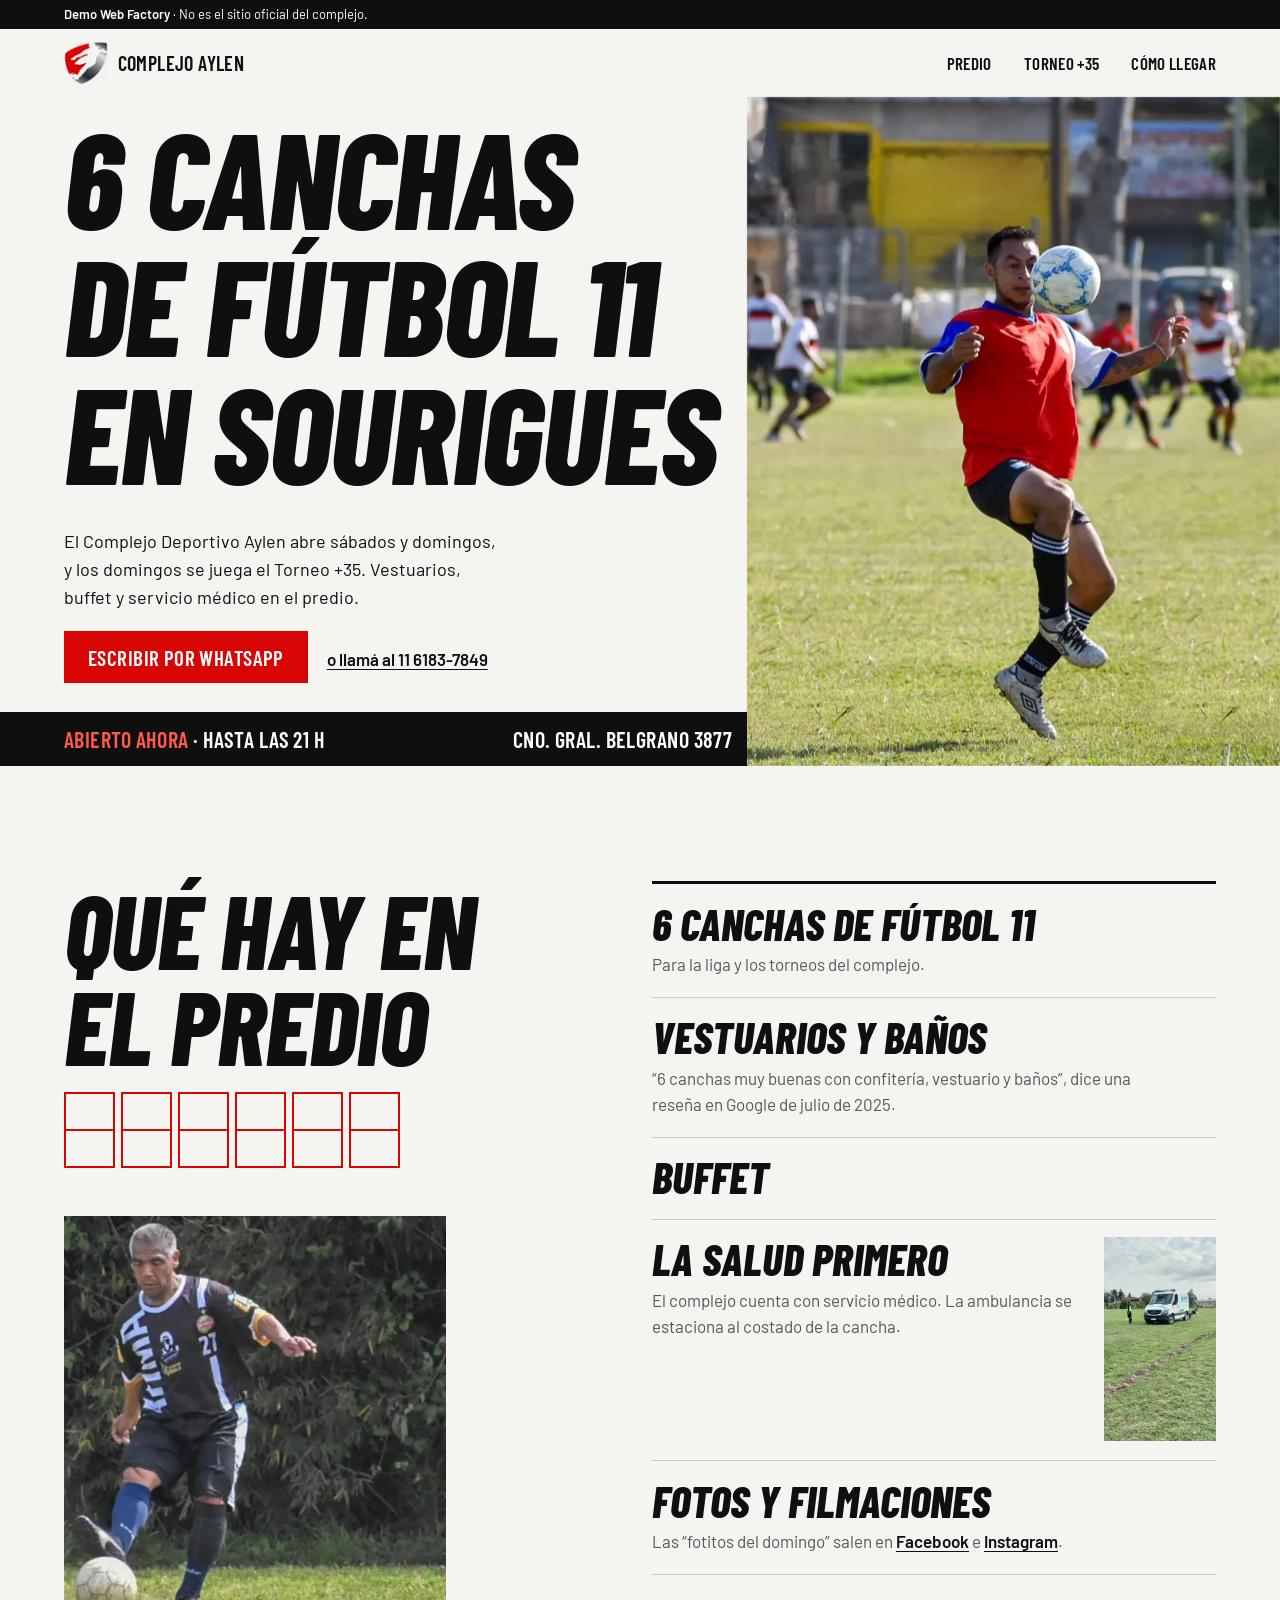
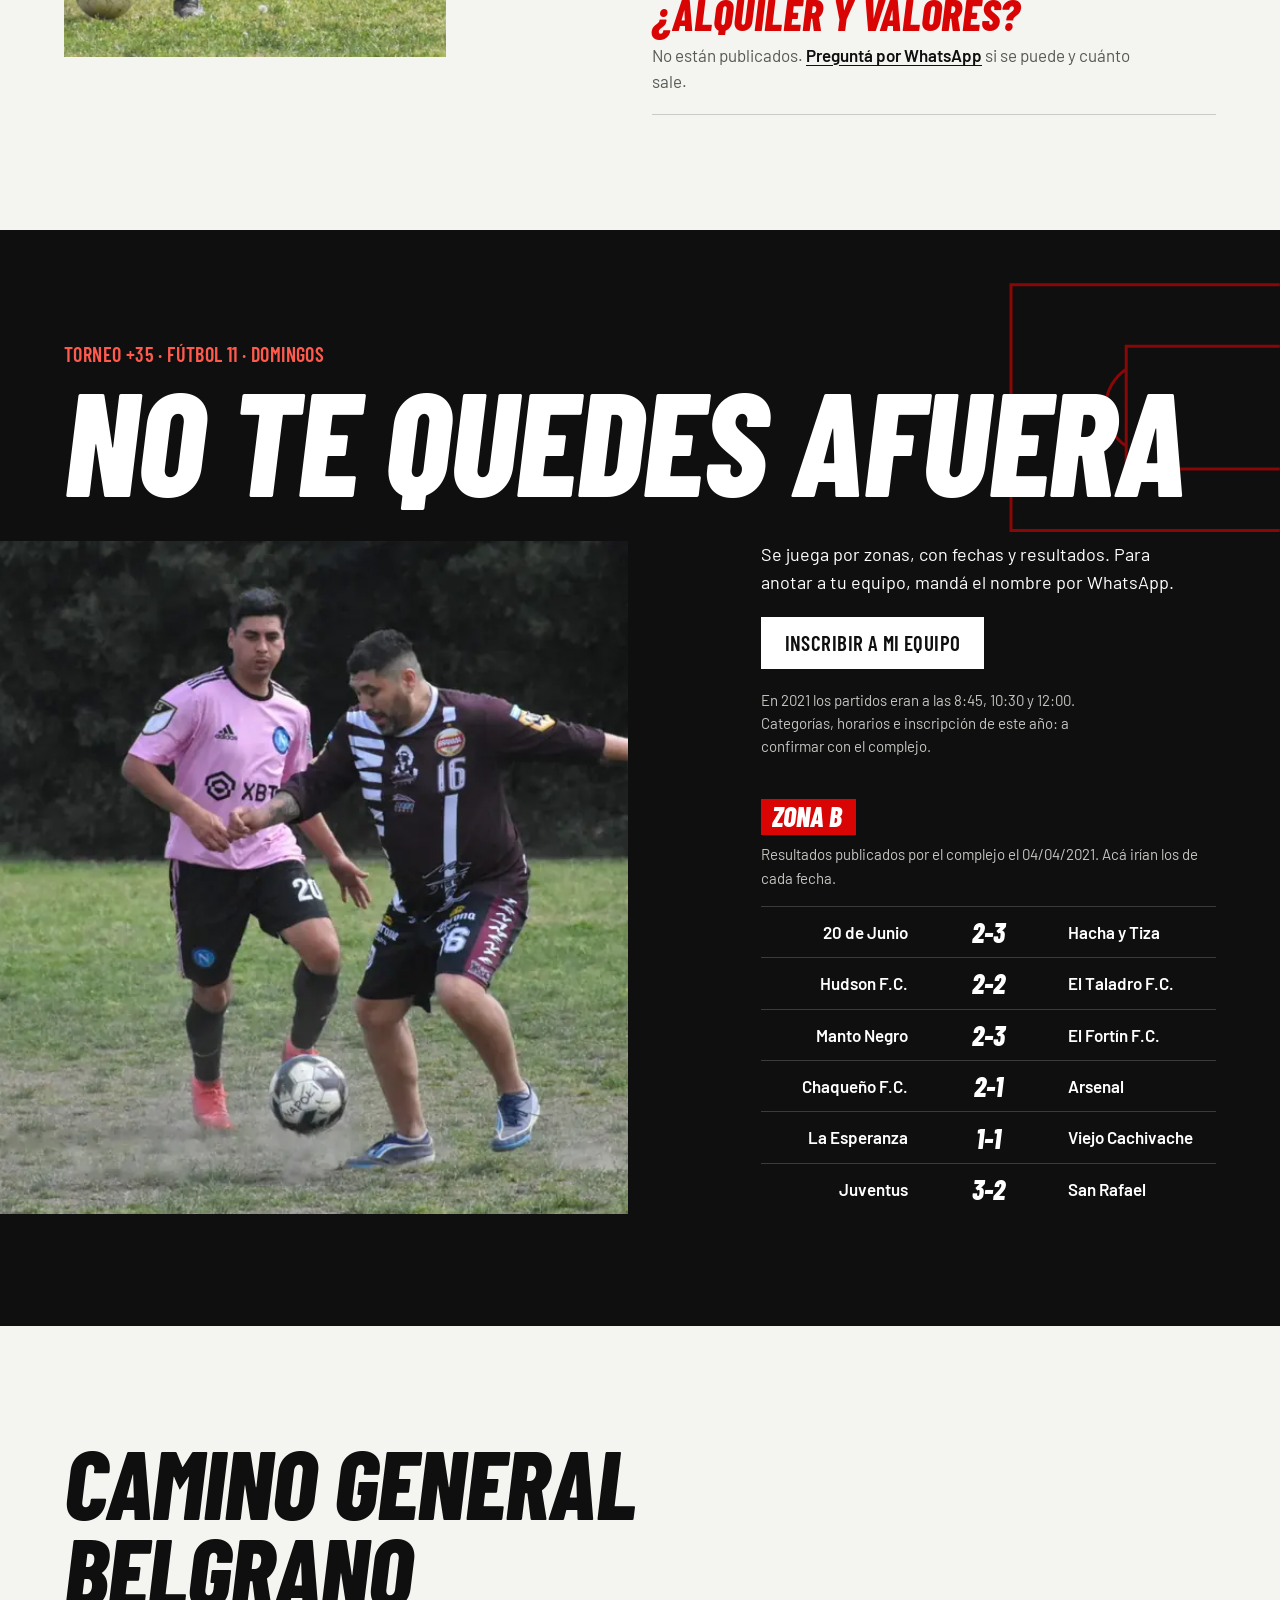
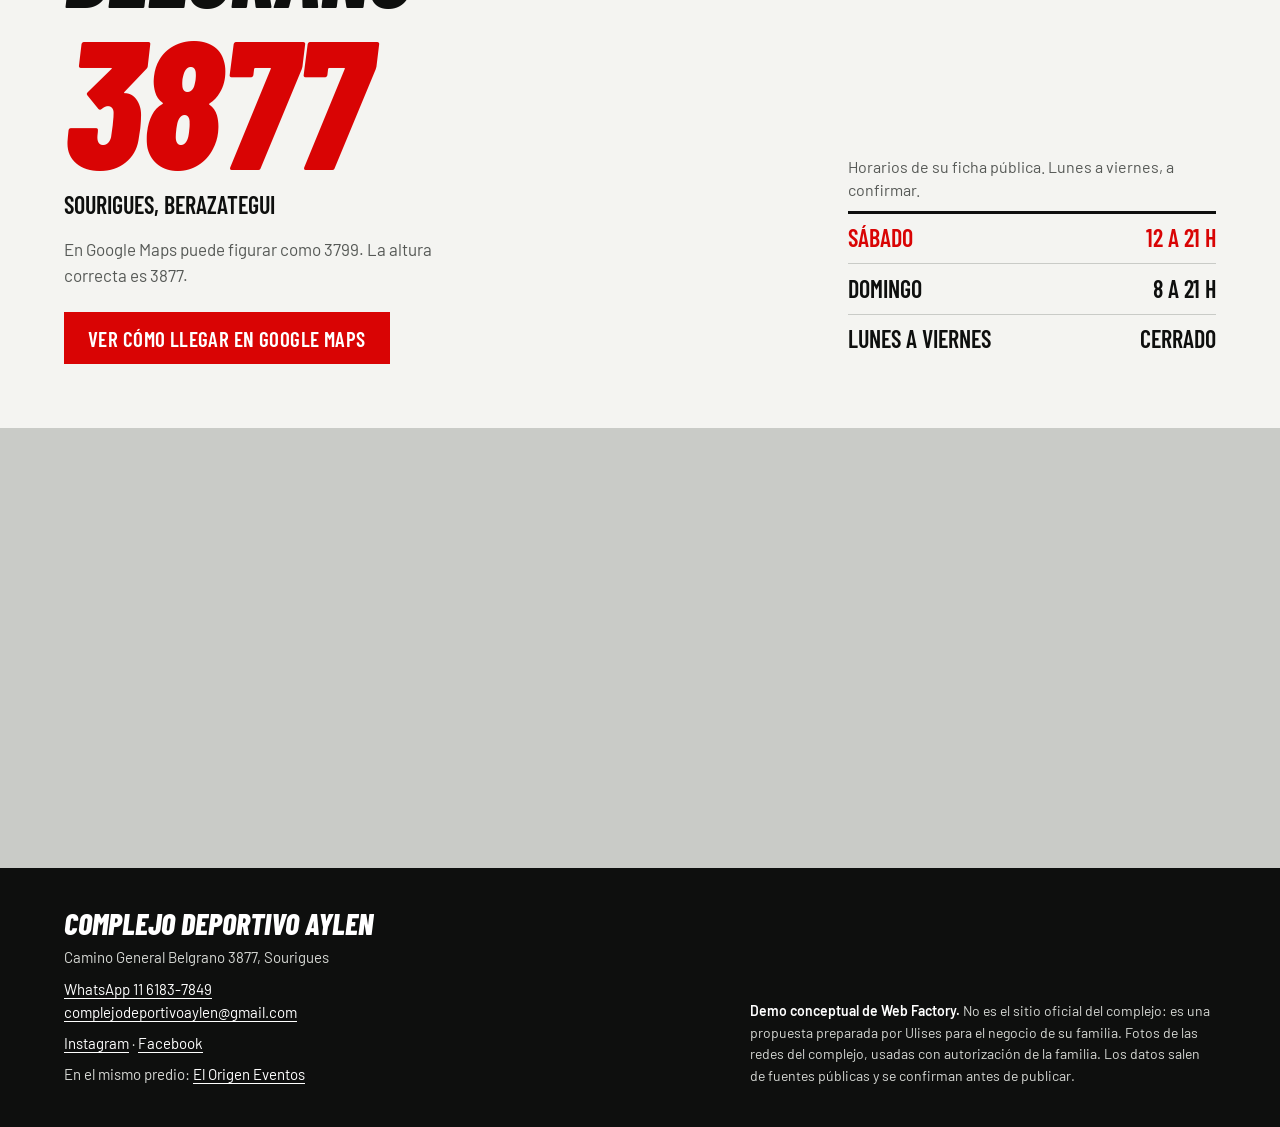
==== complejo-aylen-kit-demo/index.html @ 9c25e586 "Add kit-demo forks for Aylen and El Origen (do not deploy to .com.ar)" ====
<!doctype html>
<html lang="es-AR">
<head>
<meta charset="utf-8">
<meta name="viewport" content="width=device-width,initial-scale=1">
<title>Complejo Deportivo Aylen · 6 canchas de fútbol 11 en Sourigues · Demo</title>
<meta name="description" content="Complejo Deportivo Aylen: 6 canchas de fútbol 11 y Torneo +35 los domingos. Camino General Belgrano 3877, Sourigues. Sábados de 12 a 21, domingos de 8 a 21. WhatsApp 11 6183-7849.">
<meta name="robots" content="noindex,nofollow">
<meta name="theme-color" content="#f4f4f1">
<meta property="og:title" content="Complejo Deportivo Aylen · 6 canchas de fútbol 11 · Demo">
<meta property="og:description" content="6 canchas de fútbol 11 y Torneo +35 en Sourigues. Demo de Web Factory: no es el sitio oficial.">
<meta property="og:type" content="website">
<meta property="og:locale" content="es_AR">
<meta property="og:url" content="https://elulises15.github.io/demos-clientes/complejo-aylen-kit-demo/">
<meta property="og:image" content="https://elulises15.github.io/demos-clientes/complejo-aylen-kit-demo/img/og-aylen.jpg">
<meta property="og:image:width" content="1200">
<meta property="og:image:height" content="630">
<link rel="icon" href="img/escudo-aylen-180.png" type="image/png">
<link rel="apple-touch-icon" href="img/escudo-aylen-180.png">
<link rel="preload" href="fonts/barlow-condensed-800i.woff2" as="font" type="font/woff2" crossorigin>
<link rel="preload" as="image" href="img/hero-torneo-720.webp" imagesrcset="img/hero-torneo-720.webp 720w, img/hero-torneo-1340.webp 1340w" imagesizes="(min-width:960px) 80vw, 92vw">
<link rel="stylesheet" href="styles.css">
<script>document.documentElement.classList.add('js')</script>
<script type="application/ld+json">{"@context":"https://schema.org","@type":"SportsActivityLocation","name":"Complejo Deportivo Aylen","alternateName":"Complejo Liga de Fútbol Aylen","description":"6 canchas de fútbol 11, Torneo +35, vestuarios, buffet y servicio médico.","address":{"@type":"PostalAddress","streetAddress":"Camino General Belgrano 3877","addressLocality":"Sourigues, Berazategui","addressRegion":"Buenos Aires","addressCountry":"AR"},"telephone":"+54 11 6183-7849","email":"complejodeportivoaylen@gmail.com","sameAs":["https://www.facebook.com/complejodeportivoaylen/","https://www.instagram.com/complejodeportivoaylen/"],"openingHoursSpecification":[{"@type":"OpeningHoursSpecification","dayOfWeek":"https://schema.org/Saturday","opens":"12:00","closes":"21:00"},{"@type":"OpeningHoursSpecification","dayOfWeek":"https://schema.org/Sunday","opens":"08:00","closes":"21:00"}]}</script>
</head>
<body>
<a class="skip" href="#contenido">Saltar al contenido</a>
<aside class="demo" aria-label="Aviso de demostración"><strong>Demo Web Factory</strong> · No es el sitio oficial del complejo.</aside>

<header class="top">
  <a class="marca" href="#contenido"><img src="img/escudo-aylen.webp" width="44" height="44" alt=""><span>Complejo Aylen</span></a>
  <nav aria-label="Secciones">
    <a href="#predio">Predio</a>
    <a href="#torneo">Torneo +35</a>
    <a href="#llegar">Cómo llegar</a>
  </nav>
</header>

<main id="contenido">
<section class="hero" aria-labelledby="titulo">
  <h1 id="titulo">
    <span class="linea"><span>6 canchas</span></span>
    <span class="linea"><span>de fútbol 11</span></span>
    <span class="linea"><span>en Sourigues</span></span>
  </h1>
  <div class="hero-texto">
    <p>El Complejo Deportivo Aylen abre sábados y domingos, y los domingos se juega el Torneo +35. Vestuarios, buffet y servicio médico en el predio.</p>
    <a class="cta" href="https://wa.me/5491161837849?text=%C2%A1Hola%21%20Quer%C3%ADa%20consultar%20por%20las%20canchas%20del%20Complejo%20Aylen." target="_blank" rel="noopener noreferrer">Escribir por WhatsApp<span class="sr"> (abre en otra pestaña)</span></a>
    <a class="tel" href="tel:+541161837849">o llamá al 11 6183-7849</a>
  </div>
  <figure class="hero-foto">
    <img src="img/hero-torneo-720.webp" srcset="img/hero-torneo-720.webp 720w, img/hero-torneo-1340.webp 1340w" sizes="(min-width:960px) 80vw, 92vw" width="1340" height="894" fetchpriority="high" alt="Dos jugadores del Torneo +35 van a buscar la pelota en una cancha de pasto del complejo; atrás se juega otro partido.">
  </figure>
  <p class="hero-dato"><span data-estado>Sáb 12 a 21 · Dom 8 a 21</span><span>Cno. Gral. Belgrano 3877</span></p>
</section>

<section class="predio" id="predio" aria-labelledby="t-predio">
  <div class="predio-cabeza">
    <h2 id="t-predio">Qué hay en el predio</h2>
    <div class="seis" aria-hidden="true" data-entrada><i></i><i></i><i></i><i></i><i></i><i></i></div>
    <figure class="predio-foto">
      <img src="img/jugador-27-480.webp" srcset="img/jugador-27-480.webp 480w, img/jugador-27-790.webp 790w" sizes="(min-width:960px) 30vw, 62vw" width="790" height="912" loading="lazy" alt="Jugador de camiseta negra con el número 27 a punto de pegarle a la pelota, con arboleda de fondo.">
    </figure>
  </div>
  <ul class="lista">
    <li><h3>6 canchas de fútbol 11</h3><p>Para la liga y los torneos del complejo.</p></li>
    <li><h3>Vestuarios y baños</h3><p>“6 canchas muy buenas con confitería, vestuario y baños”, dice una reseña en Google de julio de 2025.</p></li>
    <li><h3>Buffet</h3></li>
    <li class="salud"><h3>La salud primero</h3><p>El complejo cuenta con servicio médico. La ambulancia se estaciona al costado de la cancha.</p>
      <img src="img/cancha-servicio-medico.webp" width="352" height="640" loading="lazy" alt="Ambulancia estacionada al costado de una cancha del complejo."></li>
    <li><h3>Fotos y filmaciones</h3><p>Las “fotitos del domingo” salen en <a href="https://www.facebook.com/complejodeportivoaylen/" target="_blank" rel="noopener noreferrer">Facebook</a> e <a href="https://www.instagram.com/complejodeportivoaylen/" target="_blank" rel="noopener noreferrer">Instagram</a>.</p></li>
    <li class="sin-dato"><h3>¿Alquiler y valores?</h3><p>No están publicados. <a href="https://wa.me/5491161837849?text=%C2%A1Hola%21%20Quer%C3%ADa%20consultar%20si%20se%20puede%20alquilar%20una%20cancha%20y%20cu%C3%A1nto%20sale." target="_blank" rel="noopener noreferrer">Preguntá por WhatsApp<span class="sr"> (abre en otra pestaña)</span></a> si se puede y cuánto sale.</p></li>
  </ul>
</section>

<section class="torneo" id="torneo" aria-labelledby="t-torneo">
  <svg class="torneo-cal" viewBox="0 0 600 400" preserveAspectRatio="xMaxYMin slice" aria-hidden="true" focusable="false"><path d="M600 40H250v320h350M600 120H400v160h200M400 150a60 60 0 0 0 0 100" fill="none" stroke="currentColor" stroke-width="3" vector-effect="non-scaling-stroke"/></svg>
  <p class="torneo-rotulo">Torneo +35 · Fútbol 11 · Domingos</p>
  <h2 id="t-torneo">No te quedes afuera</h2>
  <figure class="torneo-foto">
    <img src="img/jugada-domingo-720.webp" srcset="img/jugada-domingo-720.webp 720w, img/jugada-domingo-1160.webp 1160w" sizes="(min-width:960px) 44vw, 88vw" width="1160" height="1008" loading="lazy" alt="Un jugador de camiseta bordó protege la pelota de otro de camiseta rosa, en una fecha del Torneo +35.">
  </figure>
  <div class="torneo-info">
    <p>Se juega por zonas, con fechas y resultados. Para anotar a tu equipo, mandá el nombre por WhatsApp.</p>
    <a class="cta cta-claro" href="https://wa.me/5491161837849?text=%C2%A1Hola%21%20Quiero%20inscribir%20a%20mi%20equipo%20en%20el%20Torneo%20%2B35.%20Equipo%3A%20" target="_blank" rel="noopener noreferrer">Inscribir a mi equipo<span class="sr"> (abre WhatsApp en otra pestaña)</span></a>
    <p class="nota">En 2021 los partidos eran a las 8:45, 10:30 y 12:00. Categorías, horarios e inscripción de este año: a confirmar con el complejo.</p>
  </div>
  <div class="tablero" data-entrada>
    <table>
      <caption><span class="zona">Zona B</span> Resultados publicados por el complejo el 04/04/2021. Acá irían los de cada fecha.</caption>
      <thead class="sr"><tr><th scope="col">Local</th><th scope="col">Resultado</th><th scope="col">Visitante</th></tr></thead>
      <tbody>
        <tr><td>20 de Junio</td><td class="gol">2-3</td><td>Hacha y Tiza</td></tr>
        <tr><td>Hudson F.C.</td><td class="gol">2-2</td><td>El Taladro F.C.</td></tr>
        <tr><td>Manto Negro</td><td class="gol">2-3</td><td>El Fortín F.C.</td></tr>
        <tr><td>Chaqueño F.C.</td><td class="gol">2-1</td><td>Arsenal</td></tr>
        <tr><td>La Esperanza</td><td class="gol">1-1</td><td>Viejo Cachivache</td></tr>
        <tr><td>Juventus</td><td class="gol">3-2</td><td>San Rafael</td></tr>
      </tbody>
    </table>
  </div>
</section>

<section class="llegar" id="llegar" aria-labelledby="t-llegar">
  <div class="llegar-texto">
    <h2 id="t-llegar">Camino General Belgrano <span class="altura">3877</span></h2>
    <p class="barrio">Sourigues, Berazategui</p>
    <p class="ojo">En Google Maps puede figurar como 3799. La altura correcta es 3877.</p>
    <a class="cta" href="https://www.google.com/maps/dir/?api=1&amp;destination=Camino+General+Belgrano+3877,+Sourigues,+Berazategui,+Buenos+Aires" target="_blank" rel="noopener noreferrer">Ver cómo llegar en Google Maps<span class="sr"> (abre en otra pestaña)</span></a>
  </div>
  <table class="horas">
    <caption>Horarios de su ficha pública. Lunes a viernes, a confirmar.</caption>
    <tbody>
      <tr data-dia="6"><th scope="row">Sábado</th><td>12 a 21 h</td></tr>
      <tr data-dia="0"><th scope="row">Domingo</th><td>8 a 21 h</td></tr>
      <tr data-dia="1-5"><th scope="row">Lunes a viernes</th><td>Cerrado</td></tr>
    </tbody>
  </table>
  <iframe class="mapa" title="Mapa: Camino General Belgrano 3877, Sourigues" src="https://maps.google.com/maps?q=Camino+General+Belgrano+3877,+Sourigues,+Berazategui,+Buenos+Aires&amp;z=15&amp;hl=es&amp;output=embed" loading="lazy" referrerpolicy="no-referrer-when-downgrade"></iframe>
</section>
</main>

<footer class="pie">
  <div class="pie-datos">
    <p class="pie-nombre">Complejo Deportivo Aylen</p>
    <p>Camino General Belgrano 3877, Sourigues</p>
    <p><a href="https://wa.me/5491161837849" target="_blank" rel="noopener noreferrer">WhatsApp 11 6183-7849<span class="sr"> (abre en otra pestaña)</span></a><br>
    <a href="mailto:complejodeportivoaylen@gmail.com">complejodeportivoaylen@gmail.com</a></p>
    <p><a href="https://www.instagram.com/complejodeportivoaylen/" target="_blank" rel="noopener noreferrer">Instagram</a> · <a href="https://www.facebook.com/complejodeportivoaylen/" target="_blank" rel="noopener noreferrer">Facebook</a></p>
    <p>En el mismo predio: <a href="https://elulises15.github.io/demos-clientes/el-origen-eventos-kit-demo/">El Origen Eventos</a></p>
  </div>
  <p class="pie-demo"><strong>Demo conceptual de Web Factory.</strong> No es el sitio oficial del complejo: es una propuesta preparada por Ulises para el negocio de su familia. Fotos de las redes del complejo, usadas con autorización de la familia. Los datos salen de fuentes públicas y se confirman antes de publicar.</p>
</footer>

<a class="wa-fijo" data-wa-fijo href="https://wa.me/5491161837849?text=%C2%A1Hola%21%20Quer%C3%ADa%20consultar%20por%20las%20canchas%20del%20Complejo%20Aylen." target="_blank" rel="noopener noreferrer">WhatsApp 11 6183-7849<span class="sr"> (abre en otra pestaña)</span></a>

<script src="main.js" defer></script>
</body>
</html>
---- complejo-aylen-kit-demo/styles.css ----
/* Complejo Aylen · Web Factory
   Identidad: rojo del escudo, negro y cal de cancha; condensada itálica como en sus placas. */
@font-face{font-family:"Barlow Condensed";src:url(fonts/barlow-condensed-800i.woff2) format("woff2");font-weight:800;font-style:italic;font-display:swap}
@font-face{font-family:"Barlow Condensed";src:url(fonts/barlow-condensed-600.woff2) format("woff2");font-weight:600;font-display:swap}
@font-face{font-family:Barlow;src:url(fonts/barlow-400.woff2) format("woff2");font-weight:400;font-display:swap}
@font-face{font-family:Barlow;src:url(fonts/barlow-600.woff2) format("woff2");font-weight:600;font-display:swap}

:root{
  --negro:#0e0f0e;   /* texto, sección torneo */
  --rojo:#d90404;    /* escudo: CTA, líneas de cal */
  --rojo-luz:#ff5a4d;/* rojo legible sobre negro */
  --cal:#f4f4f1;     /* fondo */
  --plata:#c9cbc7;   /* filetes */
  --gris:#565956;    /* texto secundario */
  --borde:clamp(1.25rem,5vw,4.5rem);
  --display:"Barlow Condensed","Arial Narrow",Impact,sans-serif;
  --curva:cubic-bezier(.2,.7,.2,1);
}
*,*::before,*::after{box-sizing:border-box}
html{-webkit-text-size-adjust:100%;text-size-adjust:100%;scroll-padding-top:3.5rem}
body{margin:0;background:var(--cal);color:var(--negro);font:400 1.0625rem/1.55 Barlow,system-ui,sans-serif;}
img,iframe{display:block;max-width:100%}
img{height:auto}
a{color:inherit;text-underline-offset:.18em}
h1,h2,h3,p,ul,figure{margin:0;padding:0}
ul{list-style:none}
:focus-visible{outline:3px solid var(--rojo);outline-offset:3px}
.torneo :focus-visible,.pie :focus-visible,.demo :focus-visible{outline-color:#fff}
.sr{position:absolute;width:1px;height:1px;padding:0;margin:-1px;overflow:hidden;clip-path:inset(50%);white-space:nowrap;border:0}
.skip{position:absolute;left:.5rem;top:.5rem;z-index:30;padding:.6rem 1rem;background:var(--negro);color:#fff;transform:translateY(-300%)}
.skip:focus{transform:none}

h1,h2,.linea,.gol,.zona{font-family:var(--display);font-weight:800;font-style:italic;text-transform:uppercase}
h2{font-size:clamp(2.75rem,12vw,6.5rem);line-height:.92;letter-spacing:-.01em}

/* Aviso: en flujo y sticky, siempre a la vista */
.demo{position:sticky;top:0;z-index:20;padding:.35rem var(--borde);background:var(--negro);color:#fff;font-size:.8125rem;line-height:1.35}
@media(max-height:480px){.demo{position:static}}

.top{display:flex;flex-wrap:wrap;align-items:center;justify-content:space-between;gap:.25rem 1.5rem;padding:.75rem var(--borde)}
.marca{display:flex;align-items:center;gap:.6rem;font:600 1.25rem/1 var(--display);text-transform:uppercase;letter-spacing:.02em;text-decoration:none}
.marca img{width:44px;height:44px;mix-blend-mode:multiply}
.top nav{display:flex;gap:1.1rem;margin-left:-.1rem}
.top nav a{display:inline-block;padding:.65rem 0;font:600 1.0625rem/1.2 var(--display);text-decoration:none;text-transform:uppercase;letter-spacing:.02em}
.top nav a:hover{text-decoration:underline;text-decoration-color:var(--rojo);text-decoration-thickness:3px}

.cta{display:inline-flex;align-items:center;justify-content:center;min-height:52px;padding:.8rem 1.5rem;background:var(--rojo);color:#fff;font:600 1.3125rem/1.1 var(--display);text-transform:uppercase;letter-spacing:.02em;text-decoration:none;text-align:center}
.cta:hover{background:#b30303}
.cta-claro{background:#fff;color:var(--negro)}
.cta-claro:hover{background:var(--plata)}

/* Hero: el título manda, la foto se va por el borde derecho */
.hero{position:relative;display:grid;grid-template-columns:minmax(0,1fr);padding-top:clamp(.5rem,2vw,1.5rem);overflow-x:clip}
.hero h1{position:relative;padding-inline:var(--borde);font-size:clamp(3rem,17.8vw,7rem);line-height:.95;letter-spacing:-.012em}
.linea{display:block;overflow:clip;overflow-clip-margin:.2em}
.linea>span{display:block}
.hero-texto{position:relative;padding:1.25rem var(--borde) 1.75rem;max-width:36rem}
.hero-texto p{margin-bottom:1.25rem;font-size:1.125rem;max-width:44ch}
.tel{display:block;width:max-content;padding:.75rem 0;font-weight:600}
.hero-foto{position:relative;margin-left:8vw;background:var(--plata)}
.hero-foto img{width:100%;aspect-ratio:5/4;object-fit:cover;object-position:62% 50%}
.hero-dato{position:relative;display:flex;flex-wrap:wrap;justify-content:space-between;gap:.1rem 1.25rem;width:calc(100% - 8vw);margin-top:-1.5rem;padding:.65rem .9rem .65rem var(--borde);background:var(--negro);color:#fff;font:600 1.1875rem/1.2 var(--display);text-transform:uppercase;letter-spacing:.02em}
.hero-dato b{font-weight:600;color:var(--rojo-luz)}

/* Predio: lista tipográfica, no cards */
.predio{display:grid;grid-template-columns:minmax(0,1fr);gap:2rem;padding:clamp(3.5rem,9vw,7.5rem) var(--borde)}
.seis{display:grid;grid-template-columns:repeat(6,minmax(0,1fr));gap:.4rem;max-width:21rem;margin-top:1.25rem}
.seis i{display:block;aspect-ratio:2/3;border:2px solid var(--rojo);background:linear-gradient(var(--rojo),var(--rojo)) center/100% 2px no-repeat}
.predio-foto{width:68%;margin-top:2rem;margin-left:auto;margin-right:calc(var(--borde)*-1)}
.predio-foto img{width:100%}
.lista{border-top:3px solid var(--negro)}
.lista li{padding:1.1rem 0 1.2rem;border-bottom:1px solid var(--plata)}
.lista h3{font:800 italic clamp(1.75rem,6.4vw,2.75rem)/1 var(--display);text-transform:uppercase}
.lista p{margin-top:.35rem;color:var(--gris);max-width:48ch}
.lista a{color:var(--negro);font-weight:600}
.salud{display:grid;grid-template-columns:minmax(0,1fr) 5.75rem;grid-template-rows:auto 1fr;column-gap:1rem;align-items:start}
.salud h3{grid-column:1}
.salud p{grid-column:1}
.salud img{grid-column:2;grid-row:1/span 2;width:100%}
.sin-dato h3{color:var(--rojo)}

/* Torneo: la placa del complejo convertida en tablero real */
.torneo{position:relative;overflow-x:clip;display:grid;grid-template-columns:minmax(0,1fr);background:var(--negro);color:#fff;padding-block:clamp(3.5rem,9vw,7rem)}
.torneo>*{position:relative;padding-inline:var(--borde)}
/* Líneas de cal: el recurso de sus placas, rojo sobre negro */
.torneo .torneo-cal{position:absolute;top:5.5rem;right:0;width:54vw;height:36vw;padding:0;color:var(--rojo);opacity:.6;pointer-events:none}
.torneo-rotulo{font:600 1.25rem/1.2 var(--display);text-transform:uppercase;letter-spacing:.02em;color:var(--rojo-luz);margin-bottom:.6rem}
.torneo h2{font-size:clamp(4rem,19vw,10rem);line-height:.86}
.torneo .torneo-foto{padding:0;margin:2rem 12vw 0 0}
.torneo-foto img{width:100%}
.torneo-info{margin-top:1.75rem}
.torneo-info>p:first-child{font-size:1.125rem;max-width:42ch;margin-bottom:1.25rem}
.nota{margin-top:1.25rem;max-width:46ch;font-size:.9375rem;color:#c4c6c2}
.tablero{margin-top:2.75rem}
.tablero table{width:100%;border-collapse:collapse;table-layout:fixed}
.tablero caption{text-align:left;padding-bottom:1rem;font-size:.9375rem;color:#c4c6c2;caption-side:top}
.zona{display:block;width:max-content;margin-bottom:.5rem;padding:.1rem .9rem .1rem .7rem;background:var(--rojo);color:#fff;font-size:1.75rem;line-height:1.2}
.tablero td{padding:.7rem 0;border-top:1px solid #3a3c3a;font-weight:600;line-height:1.2;overflow-wrap:anywhere}
.tablero td:first-child{text-align:right;padding-right:.25rem}
.tablero .gol{width:4.25rem;text-align:center;font-size:1.75rem;line-height:1}
.tablero td:last-child{padding-left:.25rem}

/* Cómo llegar */
.llegar{display:grid;grid-template-columns:minmax(0,1fr);gap:2.5rem;padding:clamp(3.5rem,9vw,7rem) var(--borde) 0}
.llegar h2{font-size:clamp(2.75rem,12.5vw,6rem)}
.altura{display:block;color:var(--rojo);font-size:1.9em;line-height:.9}
.barrio{margin-top:.75rem;font:600 1.5rem/1.2 var(--display);text-transform:uppercase}
.ojo{margin:1rem 0 1.5rem;max-width:42ch;color:var(--gris)}
.horas{width:100%;border-collapse:collapse;font:600 1.5rem/1.2 var(--display);text-transform:uppercase}
.horas caption{text-align:left;padding-bottom:.6rem;font:400 1rem/1.4 Barlow,system-ui,sans-serif;text-transform:none;color:var(--gris)}
.horas th,.horas td{padding:.65rem 0;border-top:1px solid var(--plata);text-align:left;font-weight:600}
.horas tr:first-child th,.horas tr:first-child td{border-top:3px solid var(--negro)}
.horas td{text-align:right}
.horas tr.hoy th,.horas tr.hoy td{color:var(--rojo)}
.mapa{width:calc(100% + var(--borde)*2);max-width:none;height:320px;margin-inline:calc(var(--borde)*-1);border:0;background:var(--plata)}

.pie{display:grid;grid-template-columns:minmax(0,1fr);gap:1.75rem;padding:2.5rem var(--borde) 6rem;background:var(--negro);color:#d6d8d4;font-size:.9375rem}
.pie p+p{margin-top:.5rem}
.pie a{color:#fff}
.pie-nombre{font:800 italic 1.875rem/1 var(--display);text-transform:uppercase;color:#fff;margin-bottom:.5rem}
.pie-demo{max-width:60ch;padding-top:1.25rem;border-top:1px solid #3a3c3a;font-size:.875rem}
.pie-demo strong{color:#fff}

/* Barra de WhatsApp en celular; el body reserva su altura para no tapar el pie */
.wa-fijo{position:fixed;inset:auto 0 0;z-index:15;display:flex;align-items:center;justify-content:center;min-height:3.25rem;padding:.5rem 1rem calc(.5rem + env(safe-area-inset-bottom));background:var(--rojo);color:#fff;font:600 1.25rem/1.1 var(--display);text-transform:uppercase;letter-spacing:.02em;text-decoration:none}
.wa-fijo:focus-visible{outline-color:#fff;outline-offset:-5px}
/* Mientras se ve el CTA del hero no hace falta repetirlo */
.wa-fijo.oculta{visibility:hidden;opacity:0;transform:translateY(100%)}

@media(min-width:960px){
  .wa-fijo{display:none}
  .top{flex-wrap:nowrap}
  .top nav{gap:2rem;margin-left:0}

  .hero{grid-template-columns:repeat(12,minmax(0,1fr));grid-template-rows:auto 1fr auto;padding-top:0}
  .hero h1{grid-column:1/8;grid-row:1;padding-top:1rem;padding-right:0;font-size:clamp(5.5rem,10.5vw,13rem)}
  .tel{display:inline-block;margin-left:1rem}
  .hero-texto{grid-column:1/7;grid-row:2;padding-top:2rem;padding-right:1rem;align-self:start}
  .hero-foto{grid-column:8/-1;grid-row:1/4;margin:0}
  .hero-foto img{height:100%;aspect-ratio:auto;object-position:78% 50%}
  .hero-dato{grid-column:1/8;grid-row:3;width:auto;margin:0;padding-block:.85rem;font-size:1.375rem}

  .predio{grid-template-columns:repeat(12,minmax(0,1fr));column-gap:1.5rem;align-items:start}
  .predio-cabeza{grid-column:1/6}
  .lista{grid-column:7/-1}
  .predio-foto{width:82%;margin-left:0;margin-right:0;margin-top:3rem}
  .salud{grid-template-columns:minmax(0,1fr) 7rem}

  .torneo{grid-template-columns:repeat(12,minmax(0,1fr));column-gap:1.5rem;align-items:start}
  .torneo>*{padding-inline:0}
  .torneo .torneo-cal{top:1.5rem;width:36vw;height:24vw}
  .torneo-rotulo{grid-column:1/-1;padding-left:var(--borde)}
  .torneo h2{grid-column:1/-1;padding-left:var(--borde);font-size:clamp(6rem,11.4vw,14rem);white-space:nowrap}
  .torneo .torneo-foto{grid-column:1/7;grid-row:3/5;align-self:stretch;margin:2.5rem 0 0}
  .torneo-foto img{height:100%;object-fit:cover;object-position:60% 50%}
  .torneo-info{grid-column:8/-1;grid-row:3;margin-top:2.5rem;padding-right:var(--borde)}
  .tablero{grid-column:8/-1;grid-row:4;margin-top:2.5rem;padding-right:var(--borde)}

  .llegar{grid-template-columns:repeat(12,minmax(0,1fr));column-gap:1.5rem;row-gap:4rem;align-items:end}
  .llegar-texto{grid-column:1/9}
  .horas{grid-column:9/-1}
  .mapa{grid-column:1/-1;height:440px}

  .pie{grid-template-columns:repeat(12,minmax(0,1fr));column-gap:1.5rem;padding-bottom:2.5rem}
  .pie-datos{grid-column:1/7}
  .pie-demo{grid-column:8/-1;padding-top:0;border-top:0;align-self:end}
}

/* Movimiento: todo transform/opacity y solo si la persona no pidió reducirlo.
   Fuera de este bloque no hay nada oculto ni animado. */
@media(prefers-reduced-motion:no-preference){
  html{scroll-behavior:smooth}
  @keyframes sube{from{transform:translateY(125%)}to{transform:none}}
  @keyframes entra-foto{from{opacity:0;transform:translateX(2.5rem)}to{opacity:1;transform:none}}
  @keyframes aparece{from{opacity:0}to{opacity:1}}

  .linea>span{animation:sube .7s var(--curva) both}
  .linea:nth-child(2)>span{animation-delay:.08s}
  .linea:nth-child(3)>span{animation-delay:.16s}
  .hero-foto img{animation:entra-foto .8s var(--curva) .2s both}
  .hero-texto,.hero-dato{animation:aparece .6s ease-out .35s both}

  .cta{transition:background-color .15s ease-out,transform .15s ease-out}
  .cta:active{transform:scale(.98)}
  .wa-fijo{transition:transform .25s var(--curva),opacity .25s ease-out,visibility .25s}

  /* Una sola entrada al hacer scroll por bloque: las canchas y el tablero */
  .js [data-entrada] i,.js [data-entrada] tbody tr{opacity:0;transform:translateY(.75rem);transition:opacity .45s ease-out,transform .45s var(--curva)}
  .js [data-entrada].visto i,.js [data-entrada].visto tbody tr{opacity:1;transform:none}
  [data-entrada] :nth-child(2){transition-delay:.06s}
  [data-entrada] :nth-child(3){transition-delay:.12s}
  [data-entrada] :nth-child(4){transition-delay:.18s}
  [data-entrada] :nth-child(5){transition-delay:.24s}
  [data-entrada] :nth-child(6){transition-delay:.3s}
}
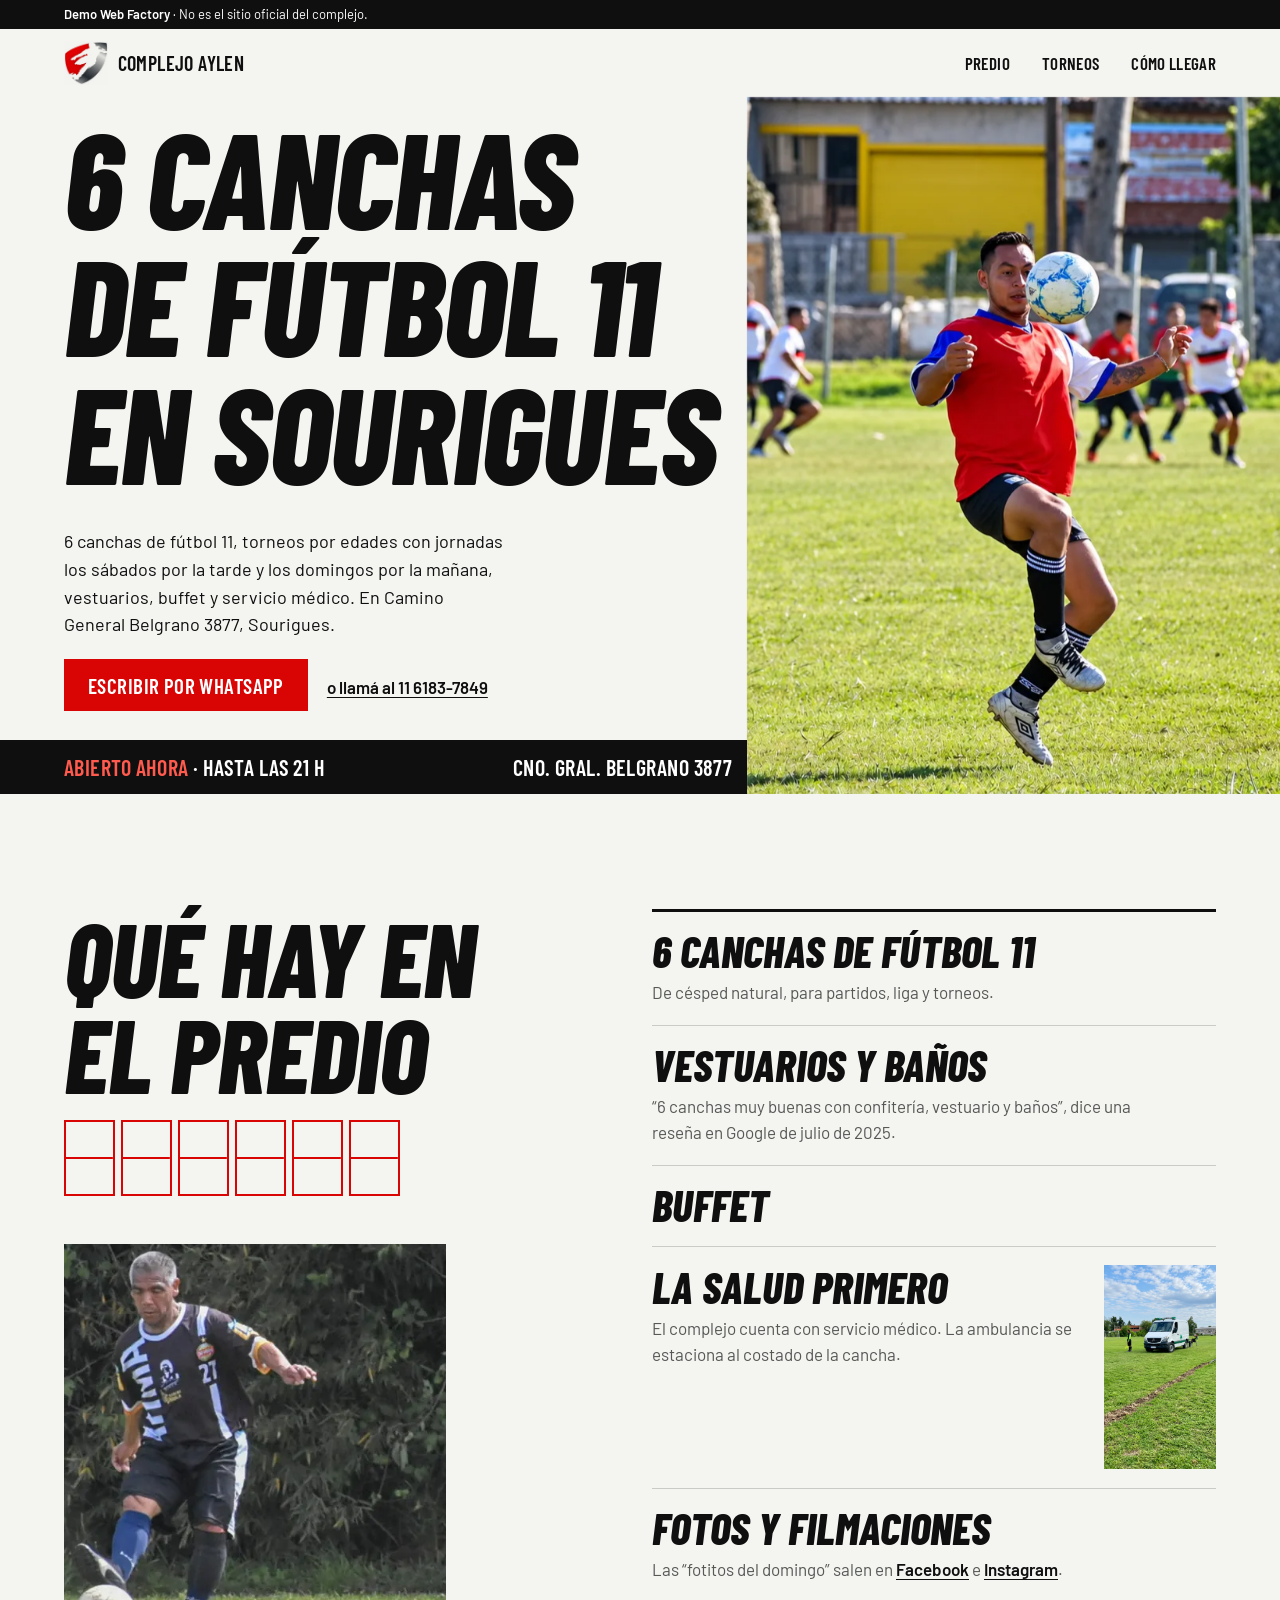
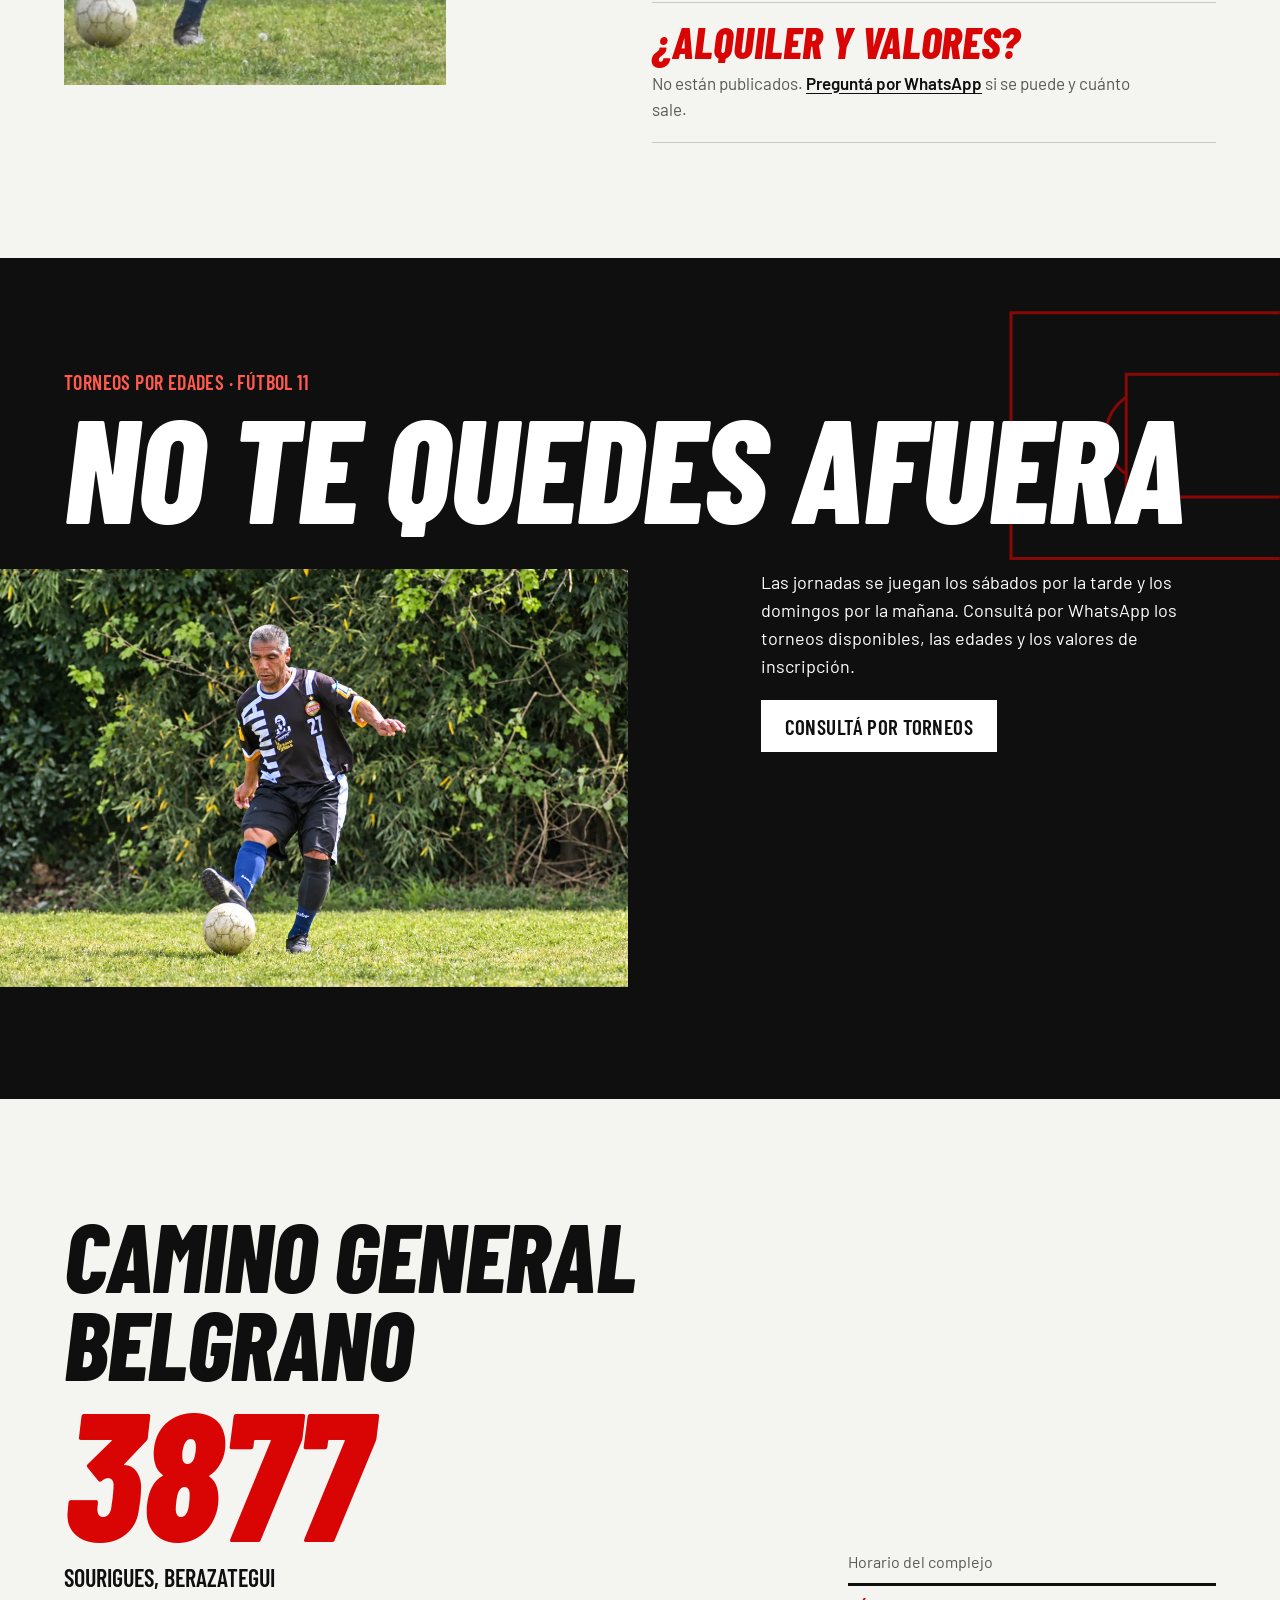
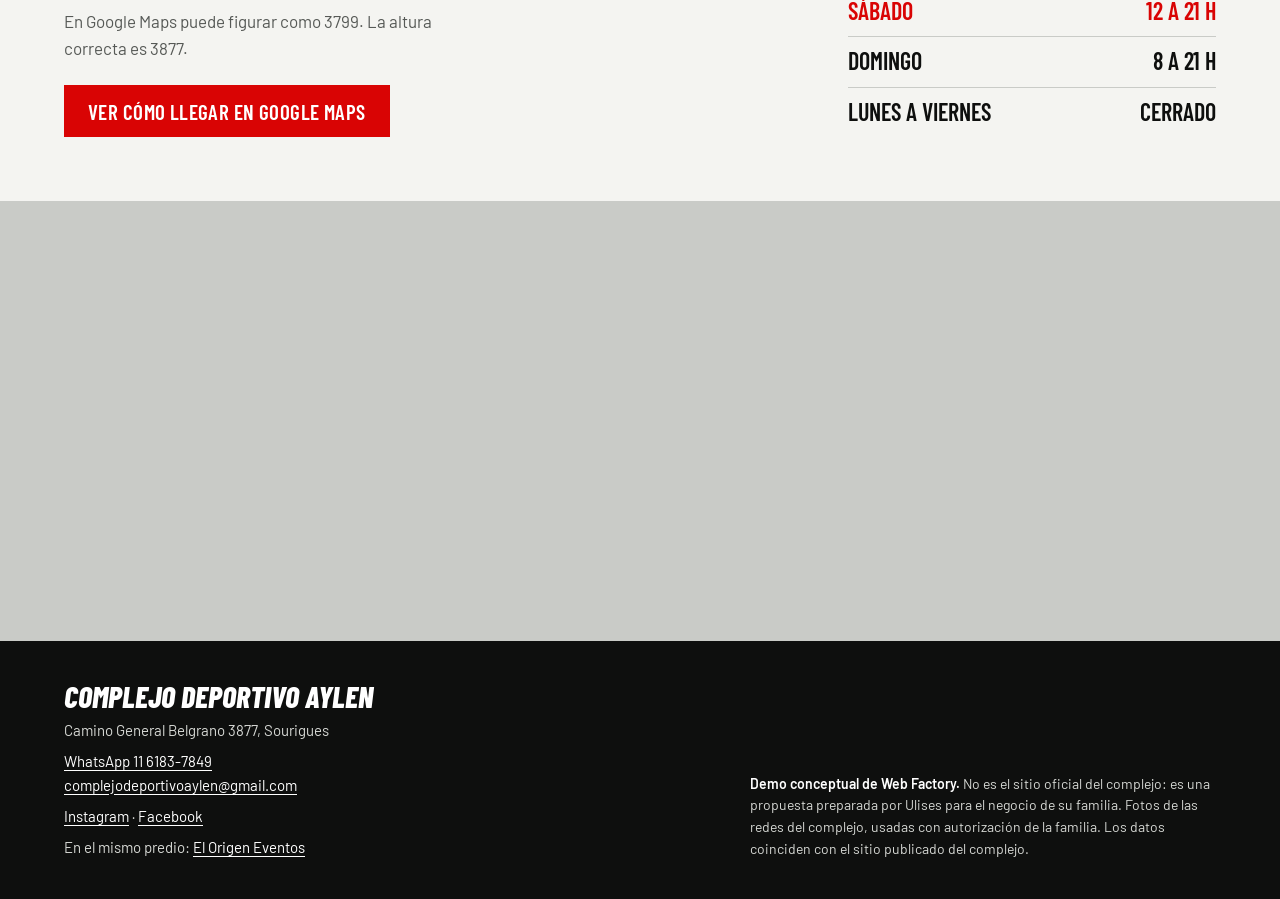
==== commit 2ce88746: "Kit-demo Aylen/Origen: confirmed copy and better photos Drop 2021 results and Torneo +35-only framin" ====
--- a/complejo-aylen-kit-demo/index.html
+++ b/complejo-aylen-kit-demo/index.html
@@ -4,11 +4,11 @@
 <meta charset="utf-8">
 <meta name="viewport" content="width=device-width,initial-scale=1">
 <title>Complejo Deportivo Aylen · 6 canchas de fútbol 11 en Sourigues · Demo</title>
-<meta name="description" content="Complejo Deportivo Aylen: 6 canchas de fútbol 11 y Torneo +35 los domingos. Camino General Belgrano 3877, Sourigues. Sábados de 12 a 21, domingos de 8 a 21. WhatsApp 11 6183-7849.">
+<meta name="description" content="Complejo Deportivo Aylen: 6 canchas de fútbol 11, torneos por edades, vestuarios, buffet y servicio médico. Camino General Belgrano 3877, Sourigues. Sáb 12–21 · Dom 8–21. WhatsApp 11 6183-7849. Demo Web Factory.">
 <meta name="robots" content="noindex,nofollow">
 <meta name="theme-color" content="#f4f4f1">
 <meta property="og:title" content="Complejo Deportivo Aylen · 6 canchas de fútbol 11 · Demo">
-<meta property="og:description" content="6 canchas de fútbol 11 y Torneo +35 en Sourigues. Demo de Web Factory: no es el sitio oficial.">
+<meta property="og:description" content="6 canchas de fútbol 11 y torneos por edades en Sourigues. Demo de Web Factory: no es el sitio oficial.">
 <meta property="og:type" content="website">
 <meta property="og:locale" content="es_AR">
 <meta property="og:url" content="https://elulises15.github.io/demos-clientes/complejo-aylen-kit-demo/">
@@ -18,10 +18,10 @@
 <link rel="icon" href="img/escudo-aylen-180.png" type="image/png">
 <link rel="apple-touch-icon" href="img/escudo-aylen-180.png">
 <link rel="preload" href="fonts/barlow-condensed-800i.woff2" as="font" type="font/woff2" crossorigin>
-<link rel="preload" as="image" href="img/hero-torneo-720.webp" imagesrcset="img/hero-torneo-720.webp 720w, img/hero-torneo-1340.webp 1340w" imagesizes="(min-width:960px) 80vw, 92vw">
+<link rel="preload" as="image" href="img/cancha-torneo35-hero.webp">
 <link rel="stylesheet" href="styles.css">
 <script>document.documentElement.classList.add('js')</script>
-<script type="application/ld+json">{"@context":"https://schema.org","@type":"SportsActivityLocation","name":"Complejo Deportivo Aylen","alternateName":"Complejo Liga de Fútbol Aylen","description":"6 canchas de fútbol 11, Torneo +35, vestuarios, buffet y servicio médico.","address":{"@type":"PostalAddress","streetAddress":"Camino General Belgrano 3877","addressLocality":"Sourigues, Berazategui","addressRegion":"Buenos Aires","addressCountry":"AR"},"telephone":"+54 11 6183-7849","email":"complejodeportivoaylen@gmail.com","sameAs":["https://www.facebook.com/complejodeportivoaylen/","https://www.instagram.com/complejodeportivoaylen/"],"openingHoursSpecification":[{"@type":"OpeningHoursSpecification","dayOfWeek":"https://schema.org/Saturday","opens":"12:00","closes":"21:00"},{"@type":"OpeningHoursSpecification","dayOfWeek":"https://schema.org/Sunday","opens":"08:00","closes":"21:00"}]}</script>
+<script type="application/ld+json">{"@context":"https://schema.org","@type":"SportsActivityLocation","name":"Complejo Deportivo Aylen","alternateName":"Complejo Liga de Fútbol Aylen","description":"6 canchas de fútbol 11, torneos por edades, vestuarios, buffet y servicio médico.","address":{"@type":"PostalAddress","streetAddress":"Camino General Belgrano 3877","addressLocality":"Sourigues, Berazategui","addressRegion":"Buenos Aires","addressCountry":"AR"},"telephone":"+54 11 6183-7849","email":"complejodeportivoaylen@gmail.com","sameAs":["https://www.facebook.com/complejodeportivoaylen/","https://www.instagram.com/complejodeportivoaylen/"],"openingHoursSpecification":[{"@type":"OpeningHoursSpecification","dayOfWeek":"https://schema.org/Saturday","opens":"12:00","closes":"21:00"},{"@type":"OpeningHoursSpecification","dayOfWeek":"https://schema.org/Sunday","opens":"08:00","closes":"21:00"}]}</script>
 </head>
 <body>
 <a class="skip" href="#contenido">Saltar al contenido</a>
@@ -31,7 +31,7 @@
   <a class="marca" href="#contenido"><img src="img/escudo-aylen.webp" width="44" height="44" alt=""><span>Complejo Aylen</span></a>
   <nav aria-label="Secciones">
     <a href="#predio">Predio</a>
-    <a href="#torneo">Torneo +35</a>
+    <a href="#torneo">Torneos</a>
     <a href="#llegar">Cómo llegar</a>
   </nav>
 </header>
@@ -44,12 +44,12 @@
     <span class="linea"><span>en Sourigues</span></span>
   </h1>
   <div class="hero-texto">
-    <p>El Complejo Deportivo Aylen abre sábados y domingos, y los domingos se juega el Torneo +35. Vestuarios, buffet y servicio médico en el predio.</p>
+    <p>6 canchas de fútbol 11, torneos por edades con jornadas los sábados por la tarde y los domingos por la mañana, vestuarios, buffet y servicio médico. En Camino General Belgrano 3877, Sourigues.</p>
     <a class="cta" href="https://wa.me/5491161837849?text=%C2%A1Hola%21%20Quer%C3%ADa%20consultar%20por%20las%20canchas%20del%20Complejo%20Aylen." target="_blank" rel="noopener noreferrer">Escribir por WhatsApp<span class="sr"> (abre en otra pestaña)</span></a>
     <a class="tel" href="tel:+541161837849">o llamá al 11 6183-7849</a>
   </div>
   <figure class="hero-foto">
-    <img src="img/hero-torneo-720.webp" srcset="img/hero-torneo-720.webp 720w, img/hero-torneo-1340.webp 1340w" sizes="(min-width:960px) 80vw, 92vw" width="1340" height="894" fetchpriority="high" alt="Dos jugadores del Torneo +35 van a buscar la pelota en una cancha de pasto del complejo; atrás se juega otro partido.">
+    <img src="img/cancha-torneo35-hero.webp" width="1340" height="893" fetchpriority="high" alt="Dos jugadores disputan la pelota en una cancha de césped del Complejo Aylen durante un torneo.">
   </figure>
   <p class="hero-dato"><span data-estado>Sáb 12 a 21 · Dom 8 a 21</span><span>Cno. Gral. Belgrano 3877</span></p>
 </section>
@@ -63,11 +63,11 @@
     </figure>
   </div>
   <ul class="lista">
-    <li><h3>6 canchas de fútbol 11</h3><p>Para la liga y los torneos del complejo.</p></li>
+    <li><h3>6 canchas de fútbol 11</h3><p>De césped natural, para partidos, liga y torneos.</p></li>
     <li><h3>Vestuarios y baños</h3><p>“6 canchas muy buenas con confitería, vestuario y baños”, dice una reseña en Google de julio de 2025.</p></li>
     <li><h3>Buffet</h3></li>
     <li class="salud"><h3>La salud primero</h3><p>El complejo cuenta con servicio médico. La ambulancia se estaciona al costado de la cancha.</p>
-      <img src="img/cancha-servicio-medico.webp" width="352" height="640" loading="lazy" alt="Ambulancia estacionada al costado de una cancha del complejo."></li>
+      <img src="img/cancha-servicio-medico-hq.webp" width="720" height="1309" loading="lazy" alt="Ambulancia estacionada al costado de una cancha del complejo."></li>
     <li><h3>Fotos y filmaciones</h3><p>Las “fotitos del domingo” salen en <a href="https://www.facebook.com/complejodeportivoaylen/" target="_blank" rel="noopener noreferrer">Facebook</a> e <a href="https://www.instagram.com/complejodeportivoaylen/" target="_blank" rel="noopener noreferrer">Instagram</a>.</p></li>
     <li class="sin-dato"><h3>¿Alquiler y valores?</h3><p>No están publicados. <a href="https://wa.me/5491161837849?text=%C2%A1Hola%21%20Quer%C3%ADa%20consultar%20si%20se%20puede%20alquilar%20una%20cancha%20y%20cu%C3%A1nto%20sale." target="_blank" rel="noopener noreferrer">Preguntá por WhatsApp<span class="sr"> (abre en otra pestaña)</span></a> si se puede y cuánto sale.</p></li>
   </ul>
@@ -75,29 +75,14 @@
 
 <section class="torneo" id="torneo" aria-labelledby="t-torneo">
   <svg class="torneo-cal" viewBox="0 0 600 400" preserveAspectRatio="xMaxYMin slice" aria-hidden="true" focusable="false"><path d="M600 40H250v320h350M600 120H400v160h200M400 150a60 60 0 0 0 0 100" fill="none" stroke="currentColor" stroke-width="3" vector-effect="non-scaling-stroke"/></svg>
-  <p class="torneo-rotulo">Torneo +35 · Fútbol 11 · Domingos</p>
+  <p class="torneo-rotulo">Torneos por edades · Fútbol 11</p>
   <h2 id="t-torneo">No te quedes afuera</h2>
   <figure class="torneo-foto">
-    <img src="img/jugada-domingo-720.webp" srcset="img/jugada-domingo-720.webp 720w, img/jugada-domingo-1160.webp 1160w" sizes="(min-width:960px) 44vw, 88vw" width="1160" height="1008" loading="lazy" alt="Un jugador de camiseta bordó protege la pelota de otro de camiseta rosa, en una fecha del Torneo +35.">
+    <img src="img/cancha-jugada-1-hq.webp" width="1160" height="772" loading="lazy" alt="Jugador del torneo de fútbol en una cancha del Complejo Aylen.">
   </figure>
   <div class="torneo-info">
-    <p>Se juega por zonas, con fechas y resultados. Para anotar a tu equipo, mandá el nombre por WhatsApp.</p>
-    <a class="cta cta-claro" href="https://wa.me/5491161837849?text=%C2%A1Hola%21%20Quiero%20inscribir%20a%20mi%20equipo%20en%20el%20Torneo%20%2B35.%20Equipo%3A%20" target="_blank" rel="noopener noreferrer">Inscribir a mi equipo<span class="sr"> (abre WhatsApp en otra pestaña)</span></a>
-    <p class="nota">En 2021 los partidos eran a las 8:45, 10:30 y 12:00. Categorías, horarios e inscripción de este año: a confirmar con el complejo.</p>
-  </div>
-  <div class="tablero" data-entrada>
-    <table>
-      <caption><span class="zona">Zona B</span> Resultados publicados por el complejo el 04/04/2021. Acá irían los de cada fecha.</caption>
-      <thead class="sr"><tr><th scope="col">Local</th><th scope="col">Resultado</th><th scope="col">Visitante</th></tr></thead>
-      <tbody>
-        <tr><td>20 de Junio</td><td class="gol">2-3</td><td>Hacha y Tiza</td></tr>
-        <tr><td>Hudson F.C.</td><td class="gol">2-2</td><td>El Taladro F.C.</td></tr>
-        <tr><td>Manto Negro</td><td class="gol">2-3</td><td>El Fortín F.C.</td></tr>
-        <tr><td>Chaqueño F.C.</td><td class="gol">2-1</td><td>Arsenal</td></tr>
-        <tr><td>La Esperanza</td><td class="gol">1-1</td><td>Viejo Cachivache</td></tr>
-        <tr><td>Juventus</td><td class="gol">3-2</td><td>San Rafael</td></tr>
-      </tbody>
-    </table>
+    <p>Las jornadas se juegan los sábados por la tarde y los domingos por la mañana. Consultá por WhatsApp los torneos disponibles, las edades y los valores de inscripción.</p>
+    <a class="cta cta-claro" href="https://wa.me/5491161837849?text=%C2%A1Hola%21%20Quiero%20inscribir%20a%20mi%20equipo%20en%20el%20torneo%20del%20Complejo%20Aylen.%20Equipo%3A%20" target="_blank" rel="noopener noreferrer">Consultá por torneos<span class="sr"> (abre WhatsApp en otra pestaña)</span></a>
   </div>
 </section>
 
@@ -109,7 +94,7 @@
     <a class="cta" href="https://www.google.com/maps/dir/?api=1&amp;destination=Camino+General+Belgrano+3877,+Sourigues,+Berazategui,+Buenos+Aires" target="_blank" rel="noopener noreferrer">Ver cómo llegar en Google Maps<span class="sr"> (abre en otra pestaña)</span></a>
   </div>
   <table class="horas">
-    <caption>Horarios de su ficha pública. Lunes a viernes, a confirmar.</caption>
+    <caption>Horario del complejo</caption>
     <tbody>
       <tr data-dia="6"><th scope="row">Sábado</th><td>12 a 21 h</td></tr>
       <tr data-dia="0"><th scope="row">Domingo</th><td>8 a 21 h</td></tr>
@@ -127,9 +112,9 @@
     <p><a href="https://wa.me/5491161837849" target="_blank" rel="noopener noreferrer">WhatsApp 11 6183-7849<span class="sr"> (abre en otra pestaña)</span></a><br>
     <a href="mailto:complejodeportivoaylen@gmail.com">complejodeportivoaylen@gmail.com</a></p>
     <p><a href="https://www.instagram.com/complejodeportivoaylen/" target="_blank" rel="noopener noreferrer">Instagram</a> · <a href="https://www.facebook.com/complejodeportivoaylen/" target="_blank" rel="noopener noreferrer">Facebook</a></p>
-    <p>En el mismo predio: <a href="https://elulises15.github.io/demos-clientes/el-origen-eventos-kit-demo/">El Origen Eventos</a></p>
+    <p>En el mismo predio: <a href="https://elorigeneventos.com.ar/">El Origen Eventos</a></p>
   </div>
-  <p class="pie-demo"><strong>Demo conceptual de Web Factory.</strong> No es el sitio oficial del complejo: es una propuesta preparada por Ulises para el negocio de su familia. Fotos de las redes del complejo, usadas con autorización de la familia. Los datos salen de fuentes públicas y se confirman antes de publicar.</p>
+  <p class="pie-demo"><strong>Demo conceptual de Web Factory.</strong> No es el sitio oficial del complejo: es una propuesta preparada por Ulises para el negocio de su familia. Fotos de las redes del complejo, usadas con autorización de la familia. Los datos coinciden con el sitio publicado del complejo.</p>
 </footer>
 
 <a class="wa-fijo" data-wa-fijo href="https://wa.me/5491161837849?text=%C2%A1Hola%21%20Quer%C3%ADa%20consultar%20por%20las%20canchas%20del%20Complejo%20Aylen." target="_blank" rel="noopener noreferrer">WhatsApp 11 6183-7849<span class="sr"> (abre en otra pestaña)</span></a>
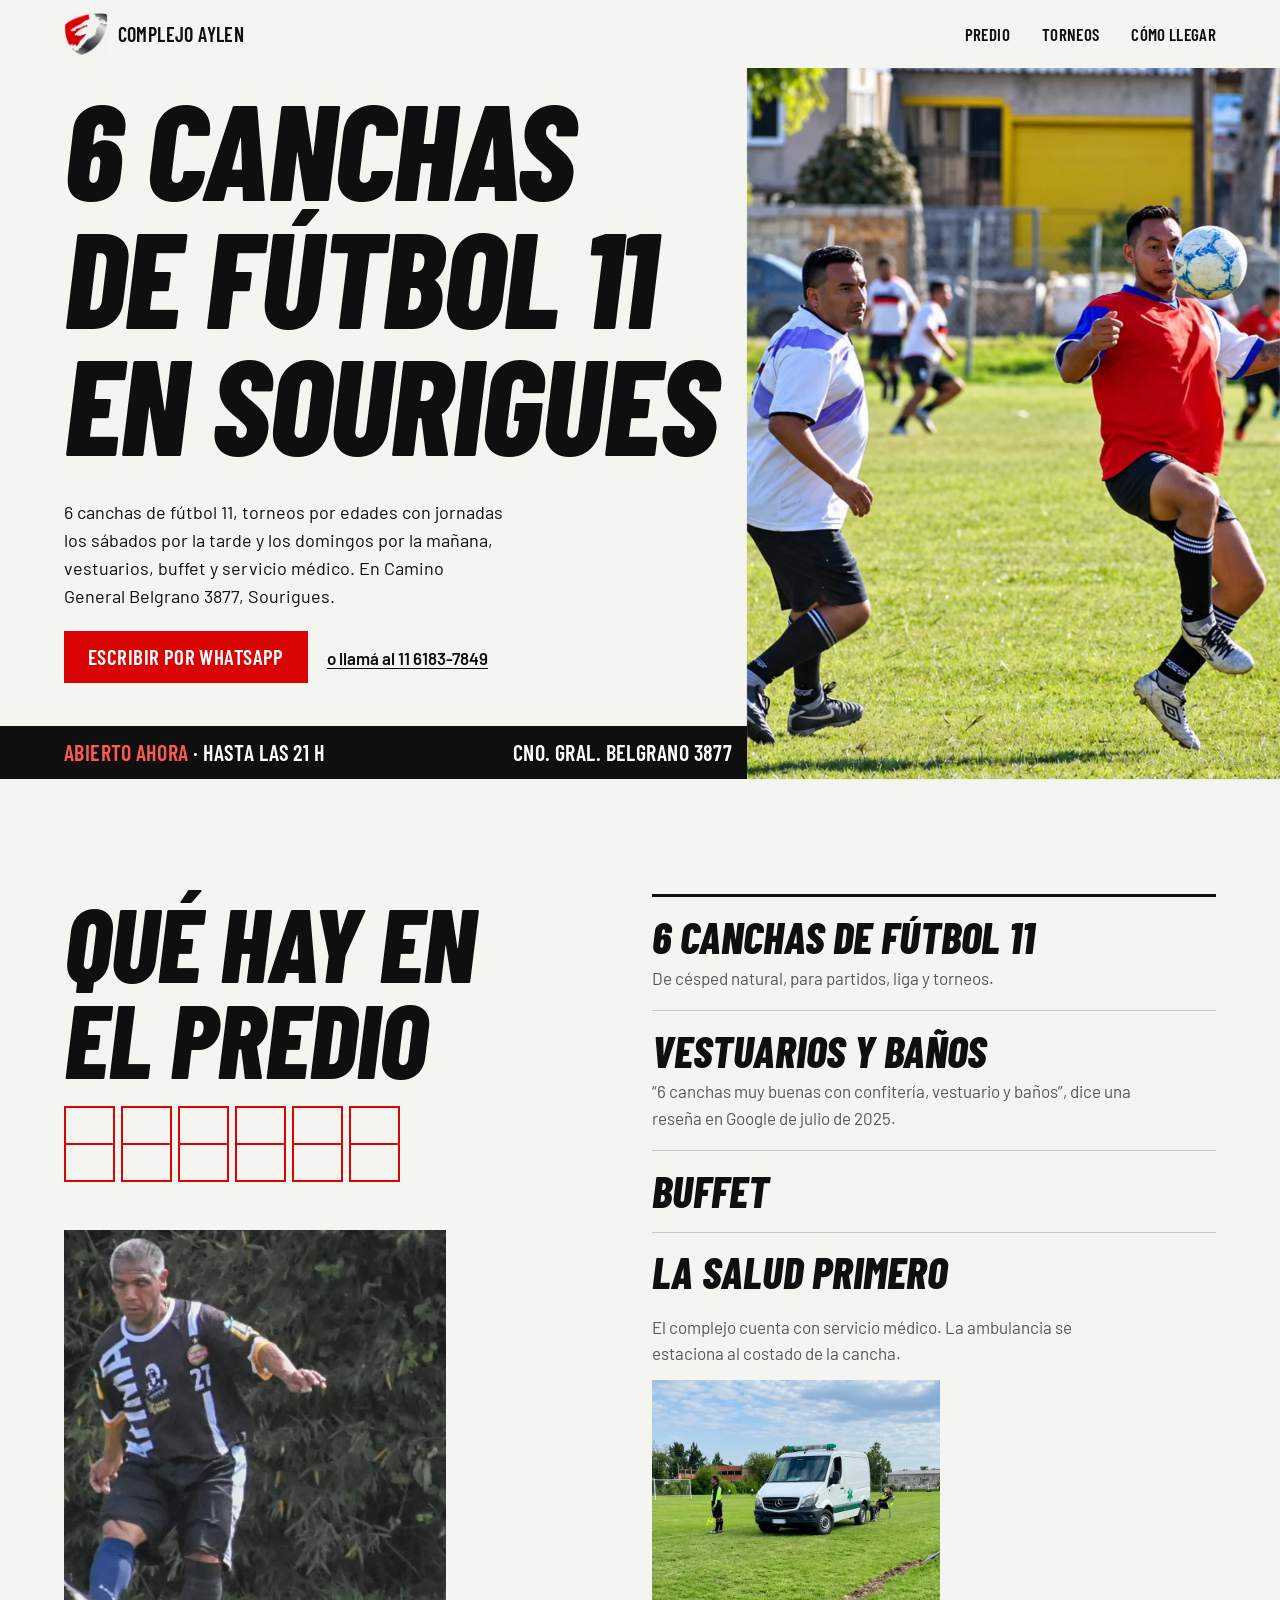
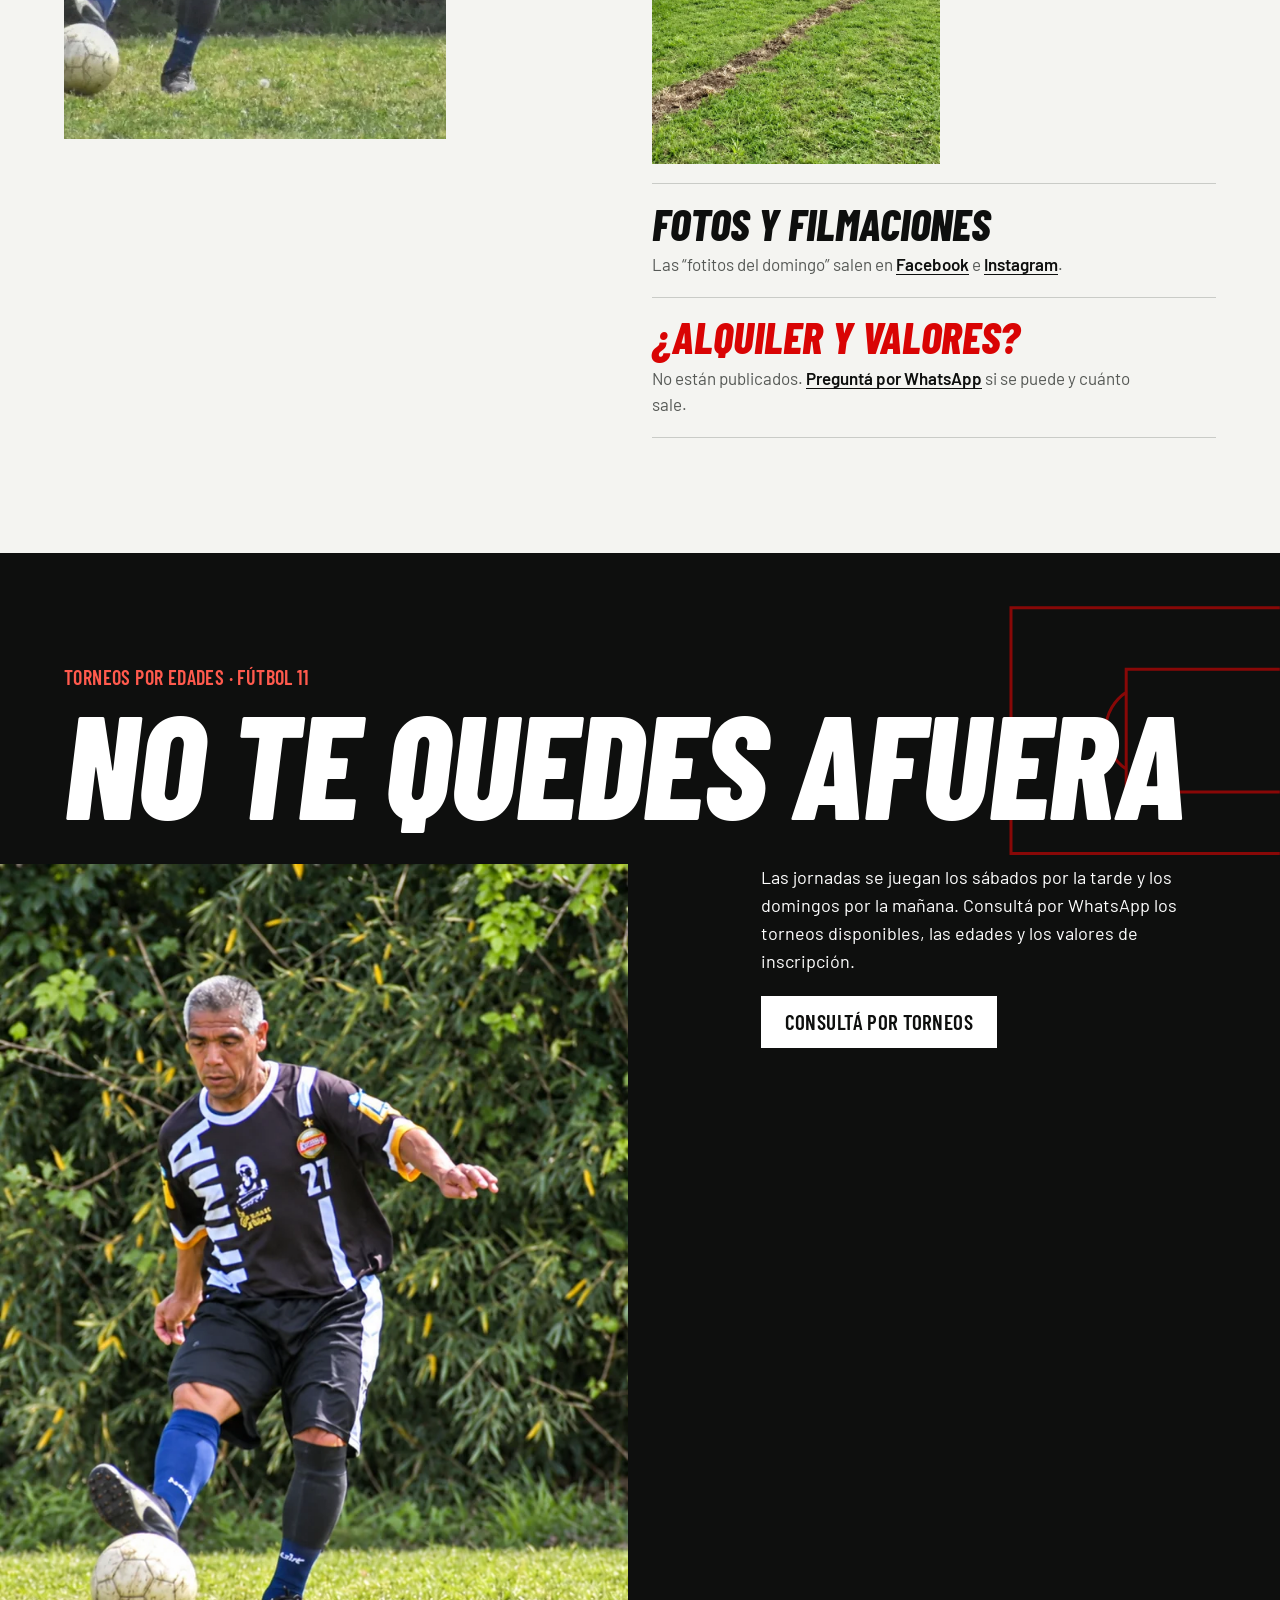
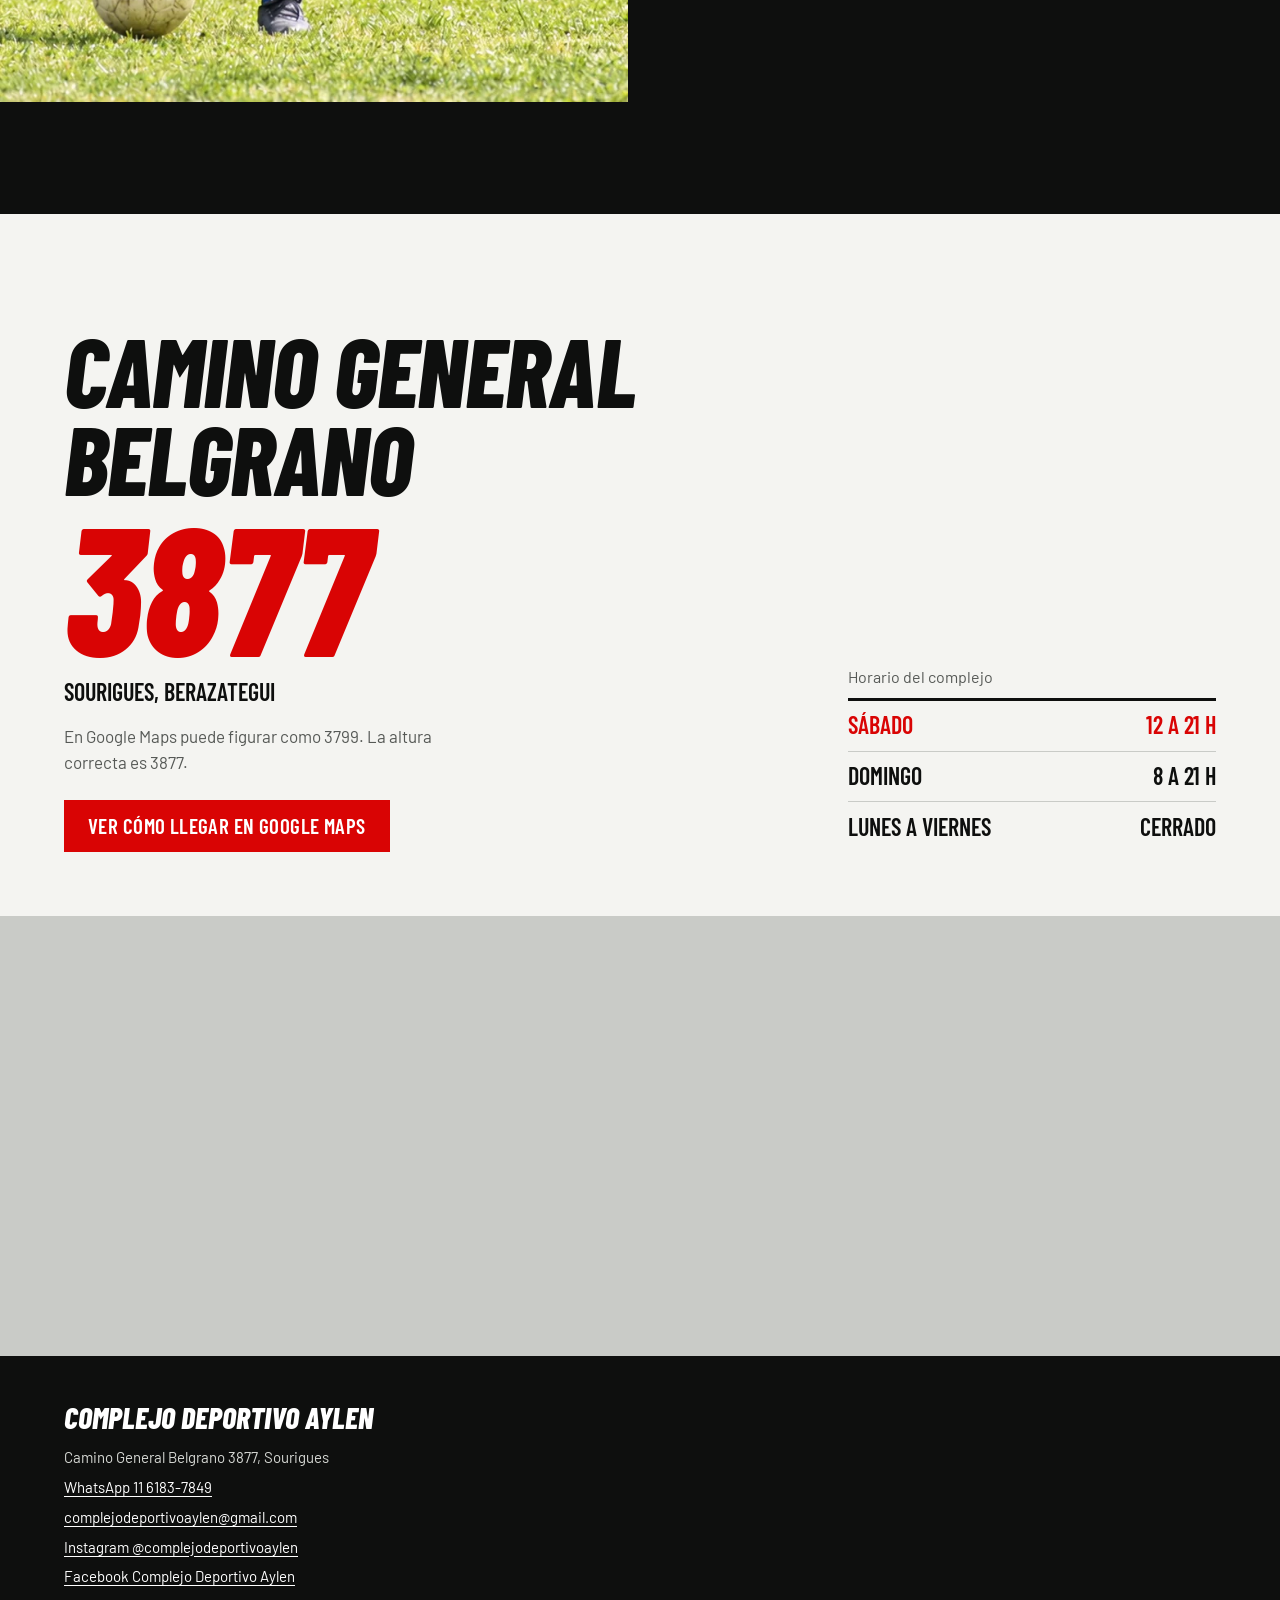
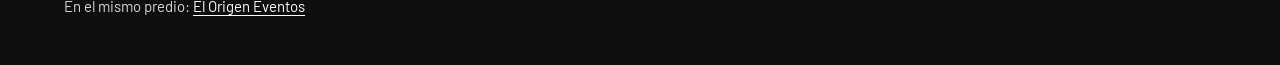
==== commit 4c1d32aa: "Kit-demo polish: 3:4 photos, stacked contacts, no demo banner Crop photos to 3:4 with ambulance cent" ====
--- a/complejo-aylen-kit-demo/index.html
+++ b/complejo-aylen-kit-demo/index.html
@@ -3,12 +3,12 @@
 <head>
 <meta charset="utf-8">
 <meta name="viewport" content="width=device-width,initial-scale=1">
-<title>Complejo Deportivo Aylen · 6 canchas de fútbol 11 en Sourigues · Demo</title>
-<meta name="description" content="Complejo Deportivo Aylen: 6 canchas de fútbol 11, torneos por edades, vestuarios, buffet y servicio médico. Camino General Belgrano 3877, Sourigues. Sáb 12–21 · Dom 8–21. WhatsApp 11 6183-7849. Demo Web Factory.">
+<title>Complejo Deportivo Aylen · 6 canchas de fútbol 11 en Sourigues</title>
+<meta name="description" content="Complejo Deportivo Aylen: 6 canchas de fútbol 11, torneos por edades, vestuarios, buffet y servicio médico. Camino General Belgrano 3877, Sourigues. Sáb 12–21 · Dom 8–21. WhatsApp 11 6183-7849.">
 <meta name="robots" content="noindex,nofollow">
 <meta name="theme-color" content="#f4f4f1">
-<meta property="og:title" content="Complejo Deportivo Aylen · 6 canchas de fútbol 11 · Demo">
-<meta property="og:description" content="6 canchas de fútbol 11 y torneos por edades en Sourigues. Demo de Web Factory: no es el sitio oficial.">
+<meta property="og:title" content="Complejo Deportivo Aylen · 6 canchas de fútbol 11">
+<meta property="og:description" content="6 canchas de fútbol 11 y torneos por edades en Sourigues.">
 <meta property="og:type" content="website">
 <meta property="og:locale" content="es_AR">
 <meta property="og:url" content="https://elulises15.github.io/demos-clientes/complejo-aylen-kit-demo/">
@@ -18,15 +18,13 @@
 <link rel="icon" href="img/escudo-aylen-180.png" type="image/png">
 <link rel="apple-touch-icon" href="img/escudo-aylen-180.png">
 <link rel="preload" href="fonts/barlow-condensed-800i.woff2" as="font" type="font/woff2" crossorigin>
-<link rel="preload" as="image" href="img/cancha-torneo35-hero.webp">
+<link rel="preload" as="image" href="img/foto-hero.webp">
 <link rel="stylesheet" href="styles.css">
 <script>document.documentElement.classList.add('js')</script>
 <script type="application/ld+json">{"@context":"https://schema.org","@type":"SportsActivityLocation","name":"Complejo Deportivo Aylen","alternateName":"Complejo Liga de Fútbol Aylen","description":"6 canchas de fútbol 11, torneos por edades, vestuarios, buffet y servicio médico.","address":{"@type":"PostalAddress","streetAddress":"Camino General Belgrano 3877","addressLocality":"Sourigues, Berazategui","addressRegion":"Buenos Aires","addressCountry":"AR"},"telephone":"+54 11 6183-7849","email":"complejodeportivoaylen@gmail.com","sameAs":["https://www.facebook.com/complejodeportivoaylen/","https://www.instagram.com/complejodeportivoaylen/"],"openingHoursSpecification":[{"@type":"OpeningHoursSpecification","dayOfWeek":"https://schema.org/Saturday","opens":"12:00","closes":"21:00"},{"@type":"OpeningHoursSpecification","dayOfWeek":"https://schema.org/Sunday","opens":"08:00","closes":"21:00"}]}</script>
 </head>
 <body>
 <a class="skip" href="#contenido">Saltar al contenido</a>
-<aside class="demo" aria-label="Aviso de demostración"><strong>Demo Web Factory</strong> · No es el sitio oficial del complejo.</aside>
-
 <header class="top">
   <a class="marca" href="#contenido"><img src="img/escudo-aylen.webp" width="44" height="44" alt=""><span>Complejo Aylen</span></a>
   <nav aria-label="Secciones">
@@ -49,7 +47,7 @@
     <a class="tel" href="tel:+541161837849">o llamá al 11 6183-7849</a>
   </div>
   <figure class="hero-foto">
-    <img src="img/cancha-torneo35-hero.webp" width="1340" height="893" fetchpriority="high" alt="Dos jugadores disputan la pelota en una cancha de césped del Complejo Aylen durante un torneo.">
+    <img src="img/foto-hero.webp" width="768" height="1024" fetchpriority="high" alt="Dos jugadores disputan la pelota en una cancha de césped del Complejo Aylen durante un torneo.">
   </figure>
   <p class="hero-dato"><span data-estado>Sáb 12 a 21 · Dom 8 a 21</span><span>Cno. Gral. Belgrano 3877</span></p>
 </section>
@@ -59,7 +57,7 @@
     <h2 id="t-predio">Qué hay en el predio</h2>
     <div class="seis" aria-hidden="true" data-entrada><i></i><i></i><i></i><i></i><i></i><i></i></div>
     <figure class="predio-foto">
-      <img src="img/jugador-27-480.webp" srcset="img/jugador-27-480.webp 480w, img/jugador-27-790.webp 790w" sizes="(min-width:960px) 30vw, 62vw" width="790" height="912" loading="lazy" alt="Jugador de camiseta negra con el número 27 a punto de pegarle a la pelota, con arboleda de fondo.">
+      <img src="img/foto-jugador.webp" width="684" height="912" loading="lazy" alt="Jugador de camiseta negra con el número 27 a punto de pegarle a la pelota, con arboleda de fondo.">
     </figure>
   </div>
   <ul class="lista">
@@ -67,7 +65,7 @@
     <li><h3>Vestuarios y baños</h3><p>“6 canchas muy buenas con confitería, vestuario y baños”, dice una reseña en Google de julio de 2025.</p></li>
     <li><h3>Buffet</h3></li>
     <li class="salud"><h3>La salud primero</h3><p>El complejo cuenta con servicio médico. La ambulancia se estaciona al costado de la cancha.</p>
-      <img src="img/cancha-servicio-medico-hq.webp" width="720" height="1309" loading="lazy" alt="Ambulancia estacionada al costado de una cancha del complejo."></li>
+      <figure class="foto-34"><img src="img/foto-ambulancia.webp" width="720" height="960" loading="lazy" alt="Ambulancia estacionada al costado de una cancha del complejo."></figure></li>
     <li><h3>Fotos y filmaciones</h3><p>Las “fotitos del domingo” salen en <a href="https://www.facebook.com/complejodeportivoaylen/" target="_blank" rel="noopener noreferrer">Facebook</a> e <a href="https://www.instagram.com/complejodeportivoaylen/" target="_blank" rel="noopener noreferrer">Instagram</a>.</p></li>
     <li class="sin-dato"><h3>¿Alquiler y valores?</h3><p>No están publicados. <a href="https://wa.me/5491161837849?text=%C2%A1Hola%21%20Quer%C3%ADa%20consultar%20si%20se%20puede%20alquilar%20una%20cancha%20y%20cu%C3%A1nto%20sale." target="_blank" rel="noopener noreferrer">Preguntá por WhatsApp<span class="sr"> (abre en otra pestaña)</span></a> si se puede y cuánto sale.</p></li>
   </ul>
@@ -78,7 +76,7 @@
   <p class="torneo-rotulo">Torneos por edades · Fútbol 11</p>
   <h2 id="t-torneo">No te quedes afuera</h2>
   <figure class="torneo-foto">
-    <img src="img/cancha-jugada-1-hq.webp" width="1160" height="772" loading="lazy" alt="Jugador del torneo de fútbol en una cancha del Complejo Aylen.">
+    <img src="img/foto-torneo.webp" width="767" height="1023" loading="lazy" alt="Jugador del torneo de fútbol en una cancha del Complejo Aylen.">
   </figure>
   <div class="torneo-info">
     <p>Las jornadas se juegan los sábados por la tarde y los domingos por la mañana. Consultá por WhatsApp los torneos disponibles, las edades y los valores de inscripción.</p>
@@ -109,12 +107,12 @@
   <div class="pie-datos">
     <p class="pie-nombre">Complejo Deportivo Aylen</p>
     <p>Camino General Belgrano 3877, Sourigues</p>
-    <p><a href="https://wa.me/5491161837849" target="_blank" rel="noopener noreferrer">WhatsApp 11 6183-7849<span class="sr"> (abre en otra pestaña)</span></a><br>
-    <a href="mailto:complejodeportivoaylen@gmail.com">complejodeportivoaylen@gmail.com</a></p>
-    <p><a href="https://www.instagram.com/complejodeportivoaylen/" target="_blank" rel="noopener noreferrer">Instagram</a> · <a href="https://www.facebook.com/complejodeportivoaylen/" target="_blank" rel="noopener noreferrer">Facebook</a></p>
+    <p><a href="https://wa.me/5491161837849" target="_blank" rel="noopener noreferrer">WhatsApp 11 6183-7849<span class="sr"> (abre en otra pestaña)</span></a></p>
+    <p><a href="mailto:complejodeportivoaylen@gmail.com">complejodeportivoaylen@gmail.com</a></p>
+    <p><a href="https://www.instagram.com/complejodeportivoaylen/" target="_blank" rel="noopener noreferrer">Instagram @complejodeportivoaylen</a></p>
+    <p><a href="https://www.facebook.com/complejodeportivoaylen/" target="_blank" rel="noopener noreferrer">Facebook Complejo Deportivo Aylen</a></p>
     <p>En el mismo predio: <a href="https://elorigeneventos.com.ar/">El Origen Eventos</a></p>
   </div>
-  <p class="pie-demo"><strong>Demo conceptual de Web Factory.</strong> No es el sitio oficial del complejo: es una propuesta preparada por Ulises para el negocio de su familia. Fotos de las redes del complejo, usadas con autorización de la familia. Los datos coinciden con el sitio publicado del complejo.</p>
 </footer>
 
 <a class="wa-fijo" data-wa-fijo href="https://wa.me/5491161837849?text=%C2%A1Hola%21%20Quer%C3%ADa%20consultar%20por%20las%20canchas%20del%20Complejo%20Aylen." target="_blank" rel="noopener noreferrer">WhatsApp 11 6183-7849<span class="sr"> (abre en otra pestaña)</span></a>
--- a/complejo-aylen-kit-demo/styles.css
+++ b/complejo-aylen-kit-demo/styles.css
@@ -58,7 +58,7 @@
 .hero-texto p{margin-bottom:1.25rem;font-size:1.125rem;max-width:44ch}
 .tel{display:block;width:max-content;padding:.75rem 0;font-weight:600}
 .hero-foto{position:relative;margin-left:8vw;background:var(--plata)}
-.hero-foto img{width:100%;aspect-ratio:5/4;object-fit:cover;object-position:62% 50%}
+.hero-foto img{width:100%;aspect-ratio:3/4;object-fit:cover;object-position:50% 45%}
 .hero-dato{position:relative;display:flex;flex-wrap:wrap;justify-content:space-between;gap:.1rem 1.25rem;width:calc(100% - 8vw);margin-top:-1.5rem;padding:.65rem .9rem .65rem var(--borde);background:var(--negro);color:#fff;font:600 1.1875rem/1.2 var(--display);text-transform:uppercase;letter-spacing:.02em}
 .hero-dato b{font-weight:600;color:var(--rojo-luz)}
 
@@ -73,10 +73,9 @@
 .lista h3{font:800 italic clamp(1.75rem,6.4vw,2.75rem)/1 var(--display);text-transform:uppercase}
 .lista p{margin-top:.35rem;color:var(--gris);max-width:48ch}
 .lista a{color:var(--negro);font-weight:600}
-.salud{display:grid;grid-template-columns:minmax(0,1fr) 5.75rem;grid-template-rows:auto 1fr;column-gap:1rem;align-items:start}
-.salud h3{grid-column:1}
-.salud p{grid-column:1}
-.salud img{grid-column:2;grid-row:1/span 2;width:100%}
+.salud{display:grid;gap:.85rem}
+.salud .foto-34{margin:0;max-width:18rem}
+.salud .foto-34 img,.foto-34 img{width:100%;aspect-ratio:3/4;object-fit:cover;object-position:50% 50%}
 .sin-dato h3{color:var(--rojo)}
 
 /* Torneo: la placa del complejo convertida en tablero real */
@@ -87,7 +86,7 @@
 .torneo-rotulo{font:600 1.25rem/1.2 var(--display);text-transform:uppercase;letter-spacing:.02em;color:var(--rojo-luz);margin-bottom:.6rem}
 .torneo h2{font-size:clamp(4rem,19vw,10rem);line-height:.86}
 .torneo .torneo-foto{padding:0;margin:2rem 12vw 0 0}
-.torneo-foto img{width:100%}
+.torneo-foto img{width:100%;aspect-ratio:3/4;object-fit:cover;object-position:50% 45%}
 .torneo-info{margin-top:1.75rem}
 .torneo-info>p:first-child{font-size:1.125rem;max-width:42ch;margin-bottom:1.25rem}
 .nota{margin-top:1.25rem;max-width:46ch;font-size:.9375rem;color:#c4c6c2}
@@ -137,14 +136,13 @@
   .tel{display:inline-block;margin-left:1rem}
   .hero-texto{grid-column:1/7;grid-row:2;padding-top:2rem;padding-right:1rem;align-self:start}
   .hero-foto{grid-column:8/-1;grid-row:1/4;margin:0}
-  .hero-foto img{height:100%;aspect-ratio:auto;object-position:78% 50%}
+  .hero-foto img{height:100%;aspect-ratio:3/4;object-fit:cover;object-position:50% 40%}
   .hero-dato{grid-column:1/8;grid-row:3;width:auto;margin:0;padding-block:.85rem;font-size:1.375rem}
 
   .predio{grid-template-columns:repeat(12,minmax(0,1fr));column-gap:1.5rem;align-items:start}
   .predio-cabeza{grid-column:1/6}
   .lista{grid-column:7/-1}
   .predio-foto{width:82%;margin-left:0;margin-right:0;margin-top:3rem}
-  .salud{grid-template-columns:minmax(0,1fr) 7rem}
 
   .torneo{grid-template-columns:repeat(12,minmax(0,1fr));column-gap:1.5rem;align-items:start}
   .torneo>*{padding-inline:0}
@@ -152,7 +150,7 @@
   .torneo-rotulo{grid-column:1/-1;padding-left:var(--borde)}
   .torneo h2{grid-column:1/-1;padding-left:var(--borde);font-size:clamp(6rem,11.4vw,14rem);white-space:nowrap}
   .torneo .torneo-foto{grid-column:1/7;grid-row:3/5;align-self:stretch;margin:2.5rem 0 0}
-  .torneo-foto img{height:100%;object-fit:cover;object-position:60% 50%}
+  .torneo-foto img{height:auto;aspect-ratio:3/4;object-fit:cover;object-position:50% 45%}
   .torneo-info{grid-column:8/-1;grid-row:3;margin-top:2.5rem;padding-right:var(--borde)}
   .tablero{grid-column:8/-1;grid-row:4;margin-top:2.5rem;padding-right:var(--borde)}
 
@@ -193,3 +191,7 @@
   [data-entrada] :nth-child(5){transition-delay:.24s}
   [data-entrada] :nth-child(6){transition-delay:.3s}
 }
+
+.pie-datos p{margin:0 0 .45rem;line-height:1.45}
+.pie-datos a{overflow-wrap:anywhere}
+.demo{display:none}
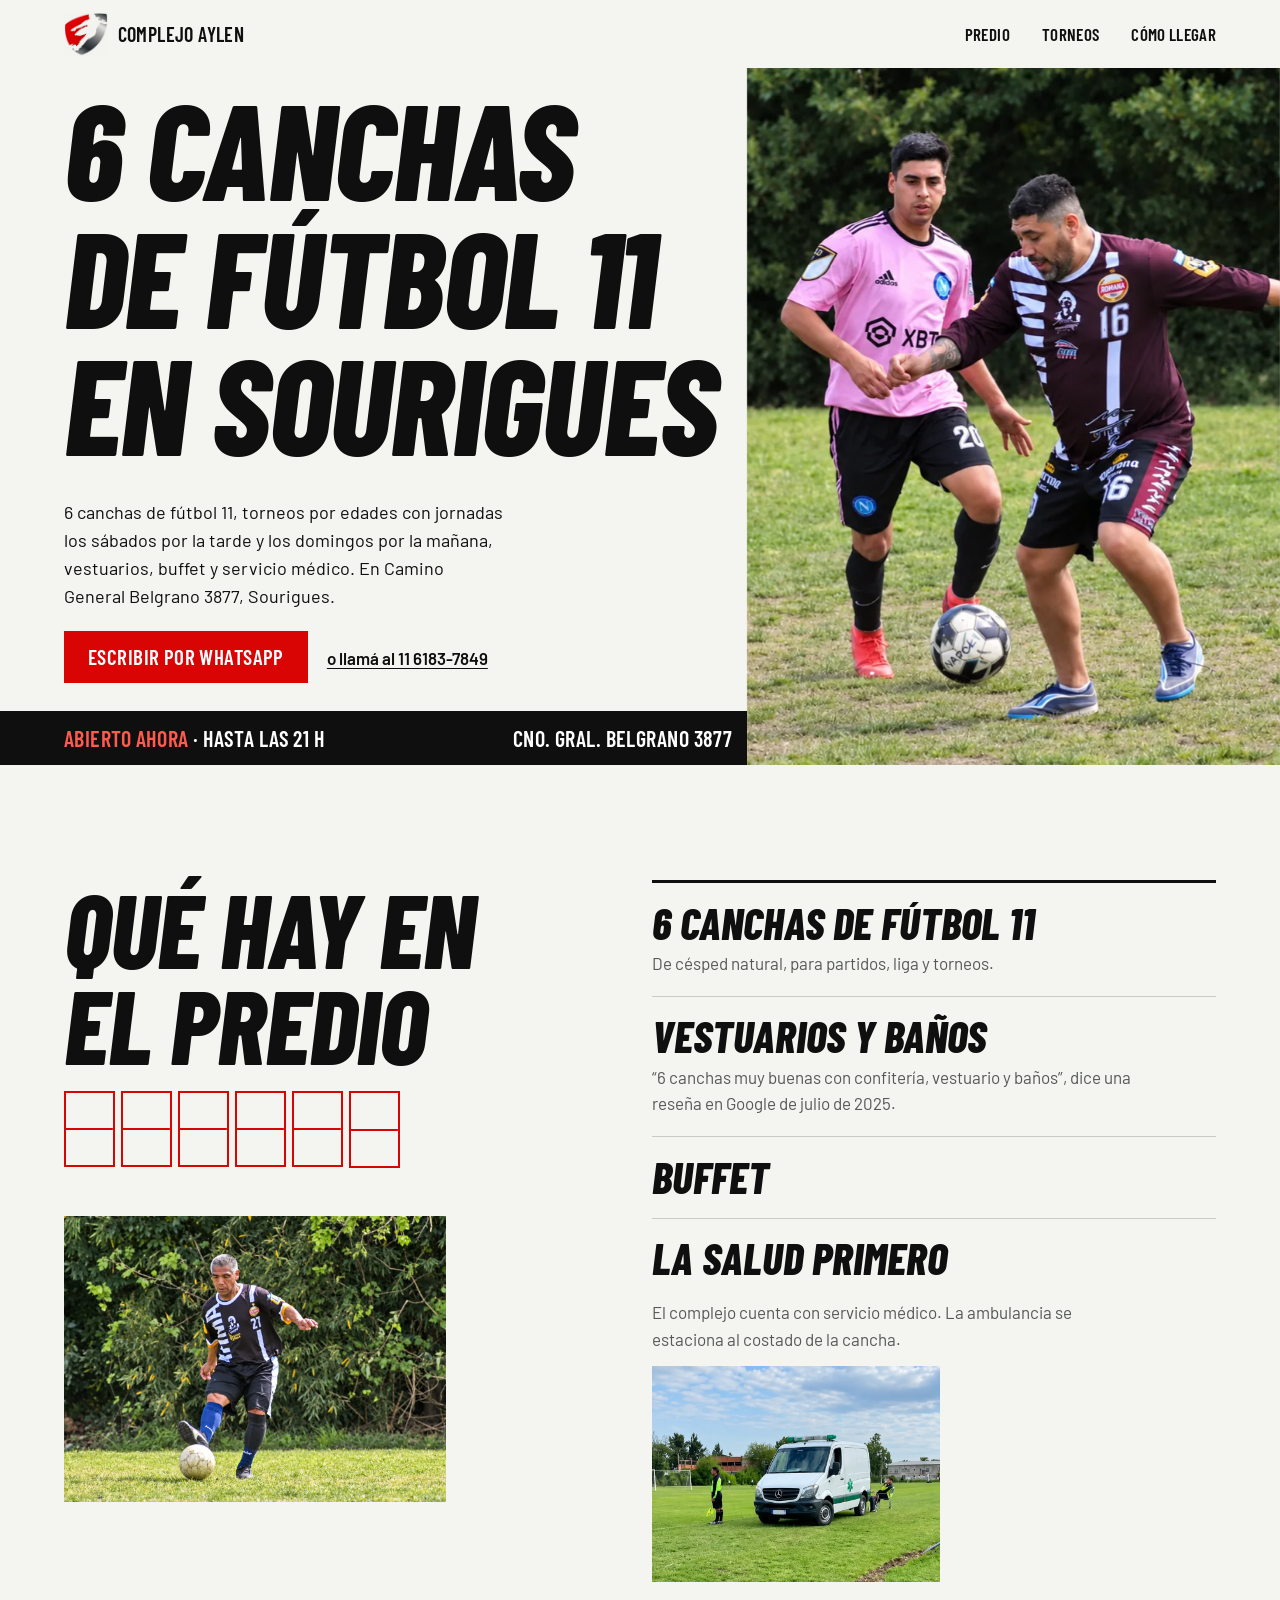
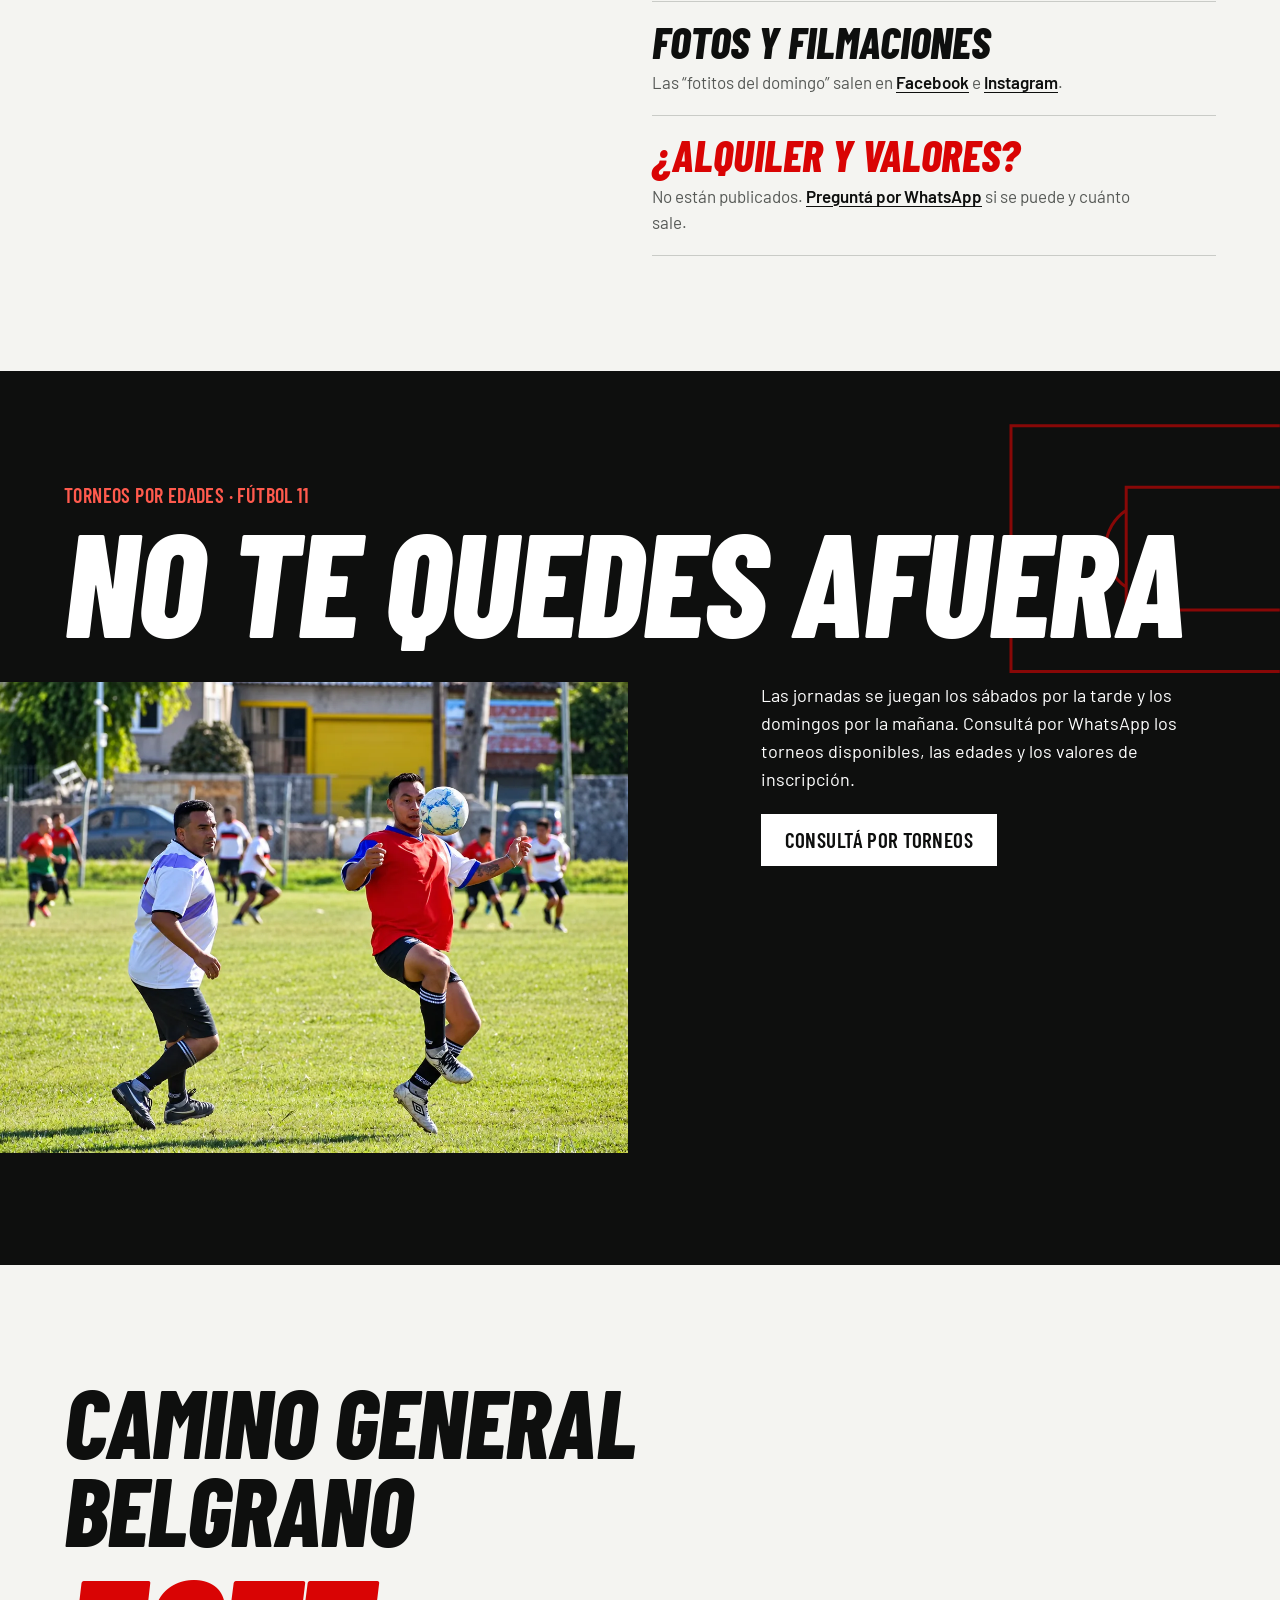
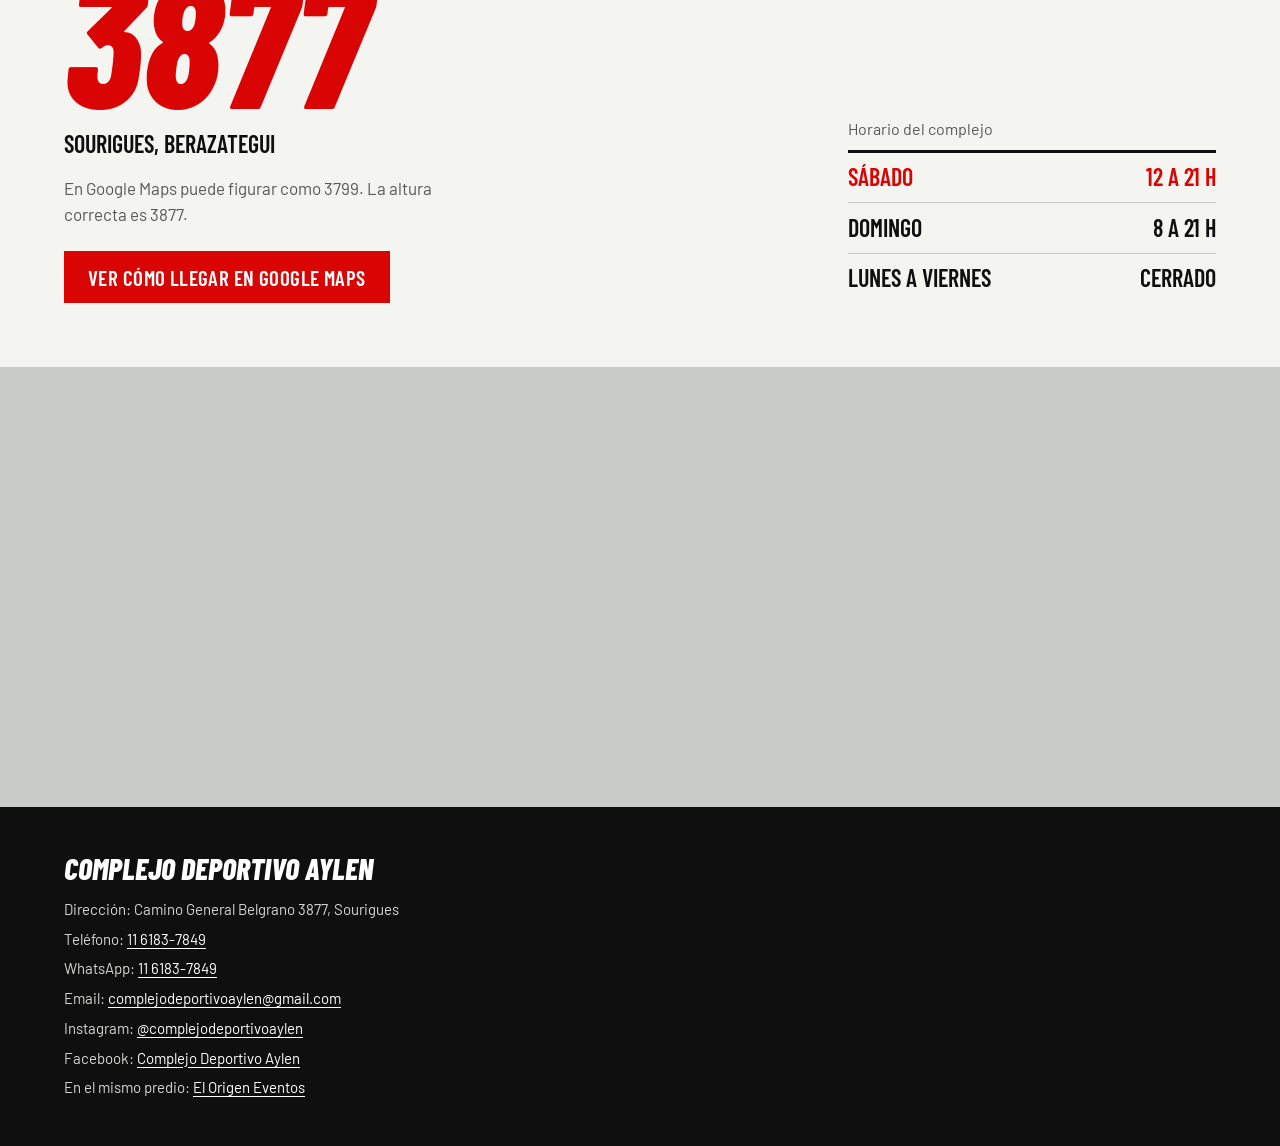
==== commit a5fd64db: "Kit-demo photos 4:3 landscape crops" ====
--- a/complejo-aylen-kit-demo/index.html
+++ b/complejo-aylen-kit-demo/index.html
@@ -47,7 +47,7 @@
     <a class="tel" href="tel:+541161837849">o llamá al 11 6183-7849</a>
   </div>
   <figure class="hero-foto">
-    <img src="img/foto-hero.webp" width="768" height="1024" fetchpriority="high" alt="Dos jugadores disputan la pelota en una cancha de césped del Complejo Aylen durante un torneo.">
+    <img src="img/foto-hero.webp" width="1200" height="900" fetchpriority="high" alt="Dos jugadores disputan la pelota en una cancha de césped del Complejo Aylen durante un torneo.">
   </figure>
   <p class="hero-dato"><span data-estado>Sáb 12 a 21 · Dom 8 a 21</span><span>Cno. Gral. Belgrano 3877</span></p>
 </section>
@@ -57,7 +57,7 @@
     <h2 id="t-predio">Qué hay en el predio</h2>
     <div class="seis" aria-hidden="true" data-entrada><i></i><i></i><i></i><i></i><i></i><i></i></div>
     <figure class="predio-foto">
-      <img src="img/foto-jugador.webp" width="684" height="912" loading="lazy" alt="Jugador de camiseta negra con el número 27 a punto de pegarle a la pelota, con arboleda de fondo.">
+      <img src="img/foto-jugador.webp" width="1200" height="900" loading="lazy" alt="Jugador de camiseta negra con el número 27 a punto de pegarle a la pelota, con arboleda de fondo.">
     </figure>
   </div>
   <ul class="lista">
@@ -65,7 +65,7 @@
     <li><h3>Vestuarios y baños</h3><p>“6 canchas muy buenas con confitería, vestuario y baños”, dice una reseña en Google de julio de 2025.</p></li>
     <li><h3>Buffet</h3></li>
     <li class="salud"><h3>La salud primero</h3><p>El complejo cuenta con servicio médico. La ambulancia se estaciona al costado de la cancha.</p>
-      <figure class="foto-34"><img src="img/foto-ambulancia.webp" width="720" height="960" loading="lazy" alt="Ambulancia estacionada al costado de una cancha del complejo."></figure></li>
+      <figure class="foto-34"><img src="img/foto-ambulancia.webp" width="930" height="698" loading="lazy" alt="Ambulancia estacionada al costado de una cancha del complejo."></figure></li>
     <li><h3>Fotos y filmaciones</h3><p>Las “fotitos del domingo” salen en <a href="https://www.facebook.com/complejodeportivoaylen/" target="_blank" rel="noopener noreferrer">Facebook</a> e <a href="https://www.instagram.com/complejodeportivoaylen/" target="_blank" rel="noopener noreferrer">Instagram</a>.</p></li>
     <li class="sin-dato"><h3>¿Alquiler y valores?</h3><p>No están publicados. <a href="https://wa.me/5491161837849?text=%C2%A1Hola%21%20Quer%C3%ADa%20consultar%20si%20se%20puede%20alquilar%20una%20cancha%20y%20cu%C3%A1nto%20sale." target="_blank" rel="noopener noreferrer">Preguntá por WhatsApp<span class="sr"> (abre en otra pestaña)</span></a> si se puede y cuánto sale.</p></li>
   </ul>
@@ -76,7 +76,7 @@
   <p class="torneo-rotulo">Torneos por edades · Fútbol 11</p>
   <h2 id="t-torneo">No te quedes afuera</h2>
   <figure class="torneo-foto">
-    <img src="img/foto-torneo.webp" width="767" height="1023" loading="lazy" alt="Jugador del torneo de fútbol en una cancha del Complejo Aylen.">
+    <img src="img/foto-torneo.webp" width="1200" height="900" loading="lazy" alt="Jugador del torneo de fútbol en una cancha del Complejo Aylen.">
   </figure>
   <div class="torneo-info">
     <p>Las jornadas se juegan los sábados por la tarde y los domingos por la mañana. Consultá por WhatsApp los torneos disponibles, las edades y los valores de inscripción.</p>
@@ -106,16 +106,17 @@
 <footer class="pie">
   <div class="pie-datos">
     <p class="pie-nombre">Complejo Deportivo Aylen</p>
-    <p>Camino General Belgrano 3877, Sourigues</p>
-    <p><a href="https://wa.me/5491161837849" target="_blank" rel="noopener noreferrer">WhatsApp 11 6183-7849<span class="sr"> (abre en otra pestaña)</span></a></p>
-    <p><a href="mailto:complejodeportivoaylen@gmail.com">complejodeportivoaylen@gmail.com</a></p>
-    <p><a href="https://www.instagram.com/complejodeportivoaylen/" target="_blank" rel="noopener noreferrer">Instagram @complejodeportivoaylen</a></p>
-    <p><a href="https://www.facebook.com/complejodeportivoaylen/" target="_blank" rel="noopener noreferrer">Facebook Complejo Deportivo Aylen</a></p>
+    <p>Dirección: Camino General Belgrano 3877, Sourigues</p>
+    <p>Teléfono: <a href="tel:+541161837849">11 6183-7849</a></p>
+    <p>WhatsApp: <a href="https://wa.me/5491161837849" target="_blank" rel="noopener noreferrer">11 6183-7849<span class="sr"> (abre en otra pestaña)</span></a></p>
+    <p>Email: <a href="mailto:complejodeportivoaylen@gmail.com">complejodeportivoaylen@gmail.com</a></p>
+    <p>Instagram: <a href="https://www.instagram.com/complejodeportivoaylen/" target="_blank" rel="noopener noreferrer">@complejodeportivoaylen</a></p>
+    <p>Facebook: <a href="https://www.facebook.com/complejodeportivoaylen/" target="_blank" rel="noopener noreferrer">Complejo Deportivo Aylen</a></p>
     <p>En el mismo predio: <a href="https://elorigeneventos.com.ar/">El Origen Eventos</a></p>
   </div>
 </footer>
 
-<a class="wa-fijo" data-wa-fijo href="https://wa.me/5491161837849?text=%C2%A1Hola%21%20Quer%C3%ADa%20consultar%20por%20las%20canchas%20del%20Complejo%20Aylen." target="_blank" rel="noopener noreferrer">WhatsApp 11 6183-7849<span class="sr"> (abre en otra pestaña)</span></a>
+<a class="wa-fijo" data-wa-fijo href="https://wa.me/5491161837849?text=%C2%A1Hola%21%20Quer%C3%ADa%20consultar%20por%20las%20canchas%20del%20Complejo%20Aylen." target="_blank" rel="noopener noreferrer">WhatsApp<span class="sr"> (abre en otra pestaña)</span></a>
 
 <script src="main.js" defer></script>
 </body>
--- a/complejo-aylen-kit-demo/styles.css
+++ b/complejo-aylen-kit-demo/styles.css
@@ -58,7 +58,7 @@
 .hero-texto p{margin-bottom:1.25rem;font-size:1.125rem;max-width:44ch}
 .tel{display:block;width:max-content;padding:.75rem 0;font-weight:600}
 .hero-foto{position:relative;margin-left:8vw;background:var(--plata)}
-.hero-foto img{width:100%;aspect-ratio:3/4;object-fit:cover;object-position:50% 45%}
+.hero-foto img{width:100%;aspect-ratio:4/3;object-fit:cover;object-position:50% 45%}
 .hero-dato{position:relative;display:flex;flex-wrap:wrap;justify-content:space-between;gap:.1rem 1.25rem;width:calc(100% - 8vw);margin-top:-1.5rem;padding:.65rem .9rem .65rem var(--borde);background:var(--negro);color:#fff;font:600 1.1875rem/1.2 var(--display);text-transform:uppercase;letter-spacing:.02em}
 .hero-dato b{font-weight:600;color:var(--rojo-luz)}
 
@@ -75,7 +75,7 @@
 .lista a{color:var(--negro);font-weight:600}
 .salud{display:grid;gap:.85rem}
 .salud .foto-34{margin:0;max-width:18rem}
-.salud .foto-34 img,.foto-34 img{width:100%;aspect-ratio:3/4;object-fit:cover;object-position:50% 50%}
+.salud .foto-34 img,.foto-34 img{width:100%;aspect-ratio:4/3;object-fit:cover;object-position:50% 50%}
 .sin-dato h3{color:var(--rojo)}
 
 /* Torneo: la placa del complejo convertida en tablero real */
@@ -86,7 +86,7 @@
 .torneo-rotulo{font:600 1.25rem/1.2 var(--display);text-transform:uppercase;letter-spacing:.02em;color:var(--rojo-luz);margin-bottom:.6rem}
 .torneo h2{font-size:clamp(4rem,19vw,10rem);line-height:.86}
 .torneo .torneo-foto{padding:0;margin:2rem 12vw 0 0}
-.torneo-foto img{width:100%;aspect-ratio:3/4;object-fit:cover;object-position:50% 45%}
+.torneo-foto img{width:100%;aspect-ratio:4/3;object-fit:cover;object-position:50% 45%}
 .torneo-info{margin-top:1.75rem}
 .torneo-info>p:first-child{font-size:1.125rem;max-width:42ch;margin-bottom:1.25rem}
 .nota{margin-top:1.25rem;max-width:46ch;font-size:.9375rem;color:#c4c6c2}
@@ -136,7 +136,7 @@
   .tel{display:inline-block;margin-left:1rem}
   .hero-texto{grid-column:1/7;grid-row:2;padding-top:2rem;padding-right:1rem;align-self:start}
   .hero-foto{grid-column:8/-1;grid-row:1/4;margin:0}
-  .hero-foto img{height:100%;aspect-ratio:3/4;object-fit:cover;object-position:50% 40%}
+  .hero-foto img{height:100%;aspect-ratio:4/3;object-fit:cover;object-position:50% 40%}
   .hero-dato{grid-column:1/8;grid-row:3;width:auto;margin:0;padding-block:.85rem;font-size:1.375rem}
 
   .predio{grid-template-columns:repeat(12,minmax(0,1fr));column-gap:1.5rem;align-items:start}
@@ -150,7 +150,7 @@
   .torneo-rotulo{grid-column:1/-1;padding-left:var(--borde)}
   .torneo h2{grid-column:1/-1;padding-left:var(--borde);font-size:clamp(6rem,11.4vw,14rem);white-space:nowrap}
   .torneo .torneo-foto{grid-column:1/7;grid-row:3/5;align-self:stretch;margin:2.5rem 0 0}
-  .torneo-foto img{height:auto;aspect-ratio:3/4;object-fit:cover;object-position:50% 45%}
+  .torneo-foto img{height:auto;aspect-ratio:4/3;object-fit:cover;object-position:50% 45%}
   .torneo-info{grid-column:8/-1;grid-row:3;margin-top:2.5rem;padding-right:var(--borde)}
   .tablero{grid-column:8/-1;grid-row:4;margin-top:2.5rem;padding-right:var(--borde)}
 
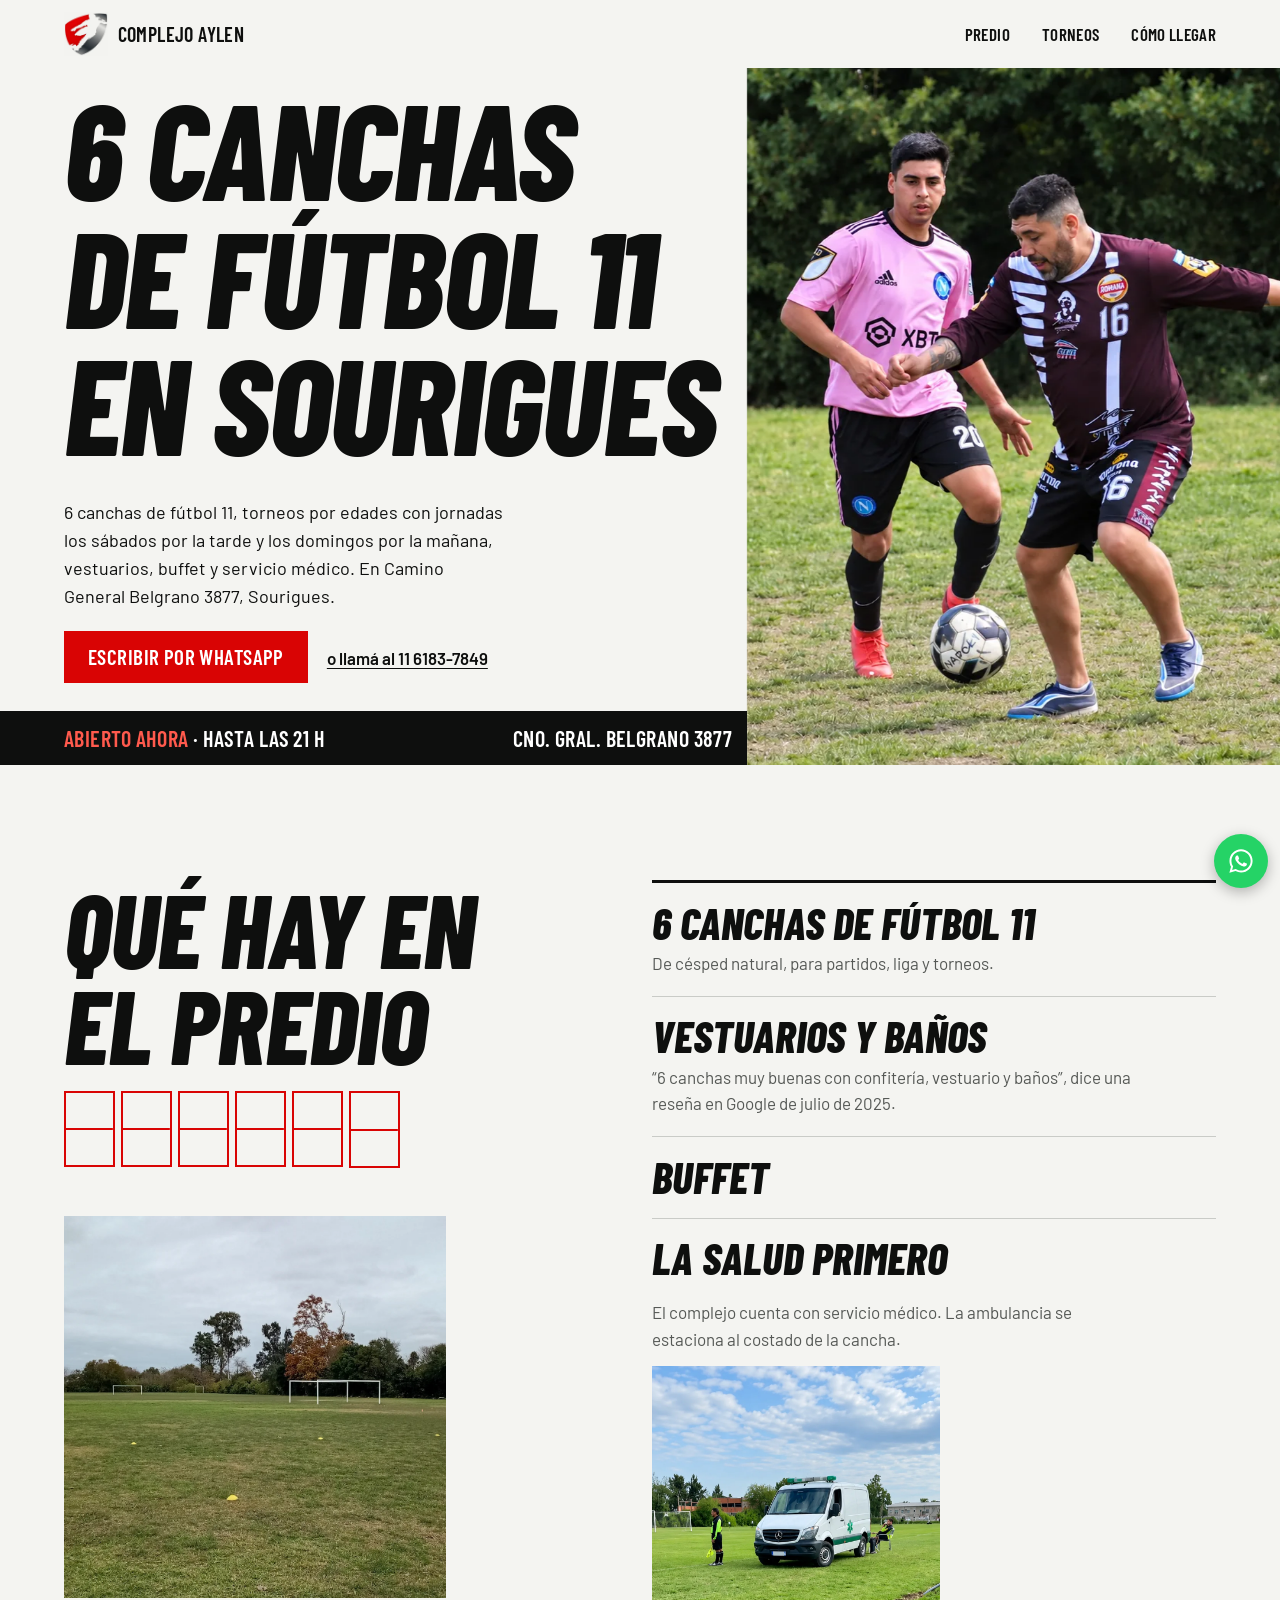
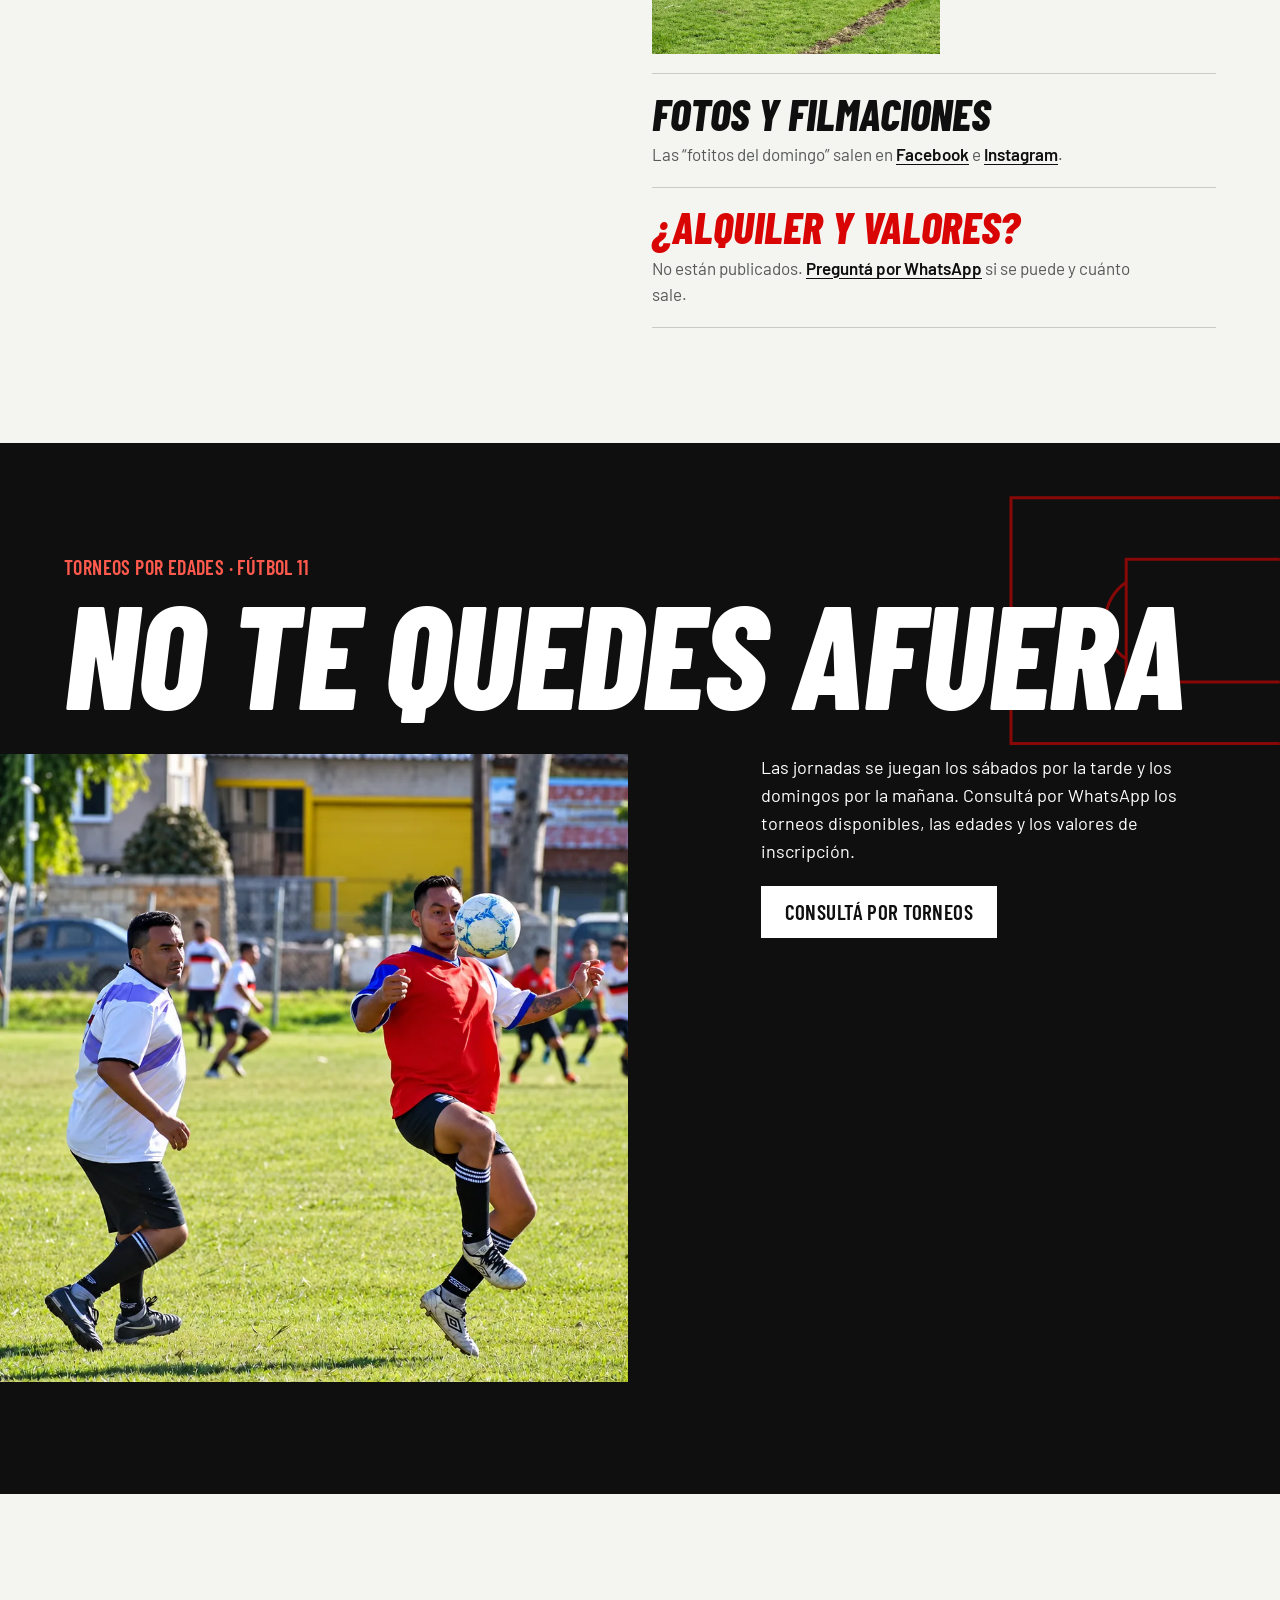
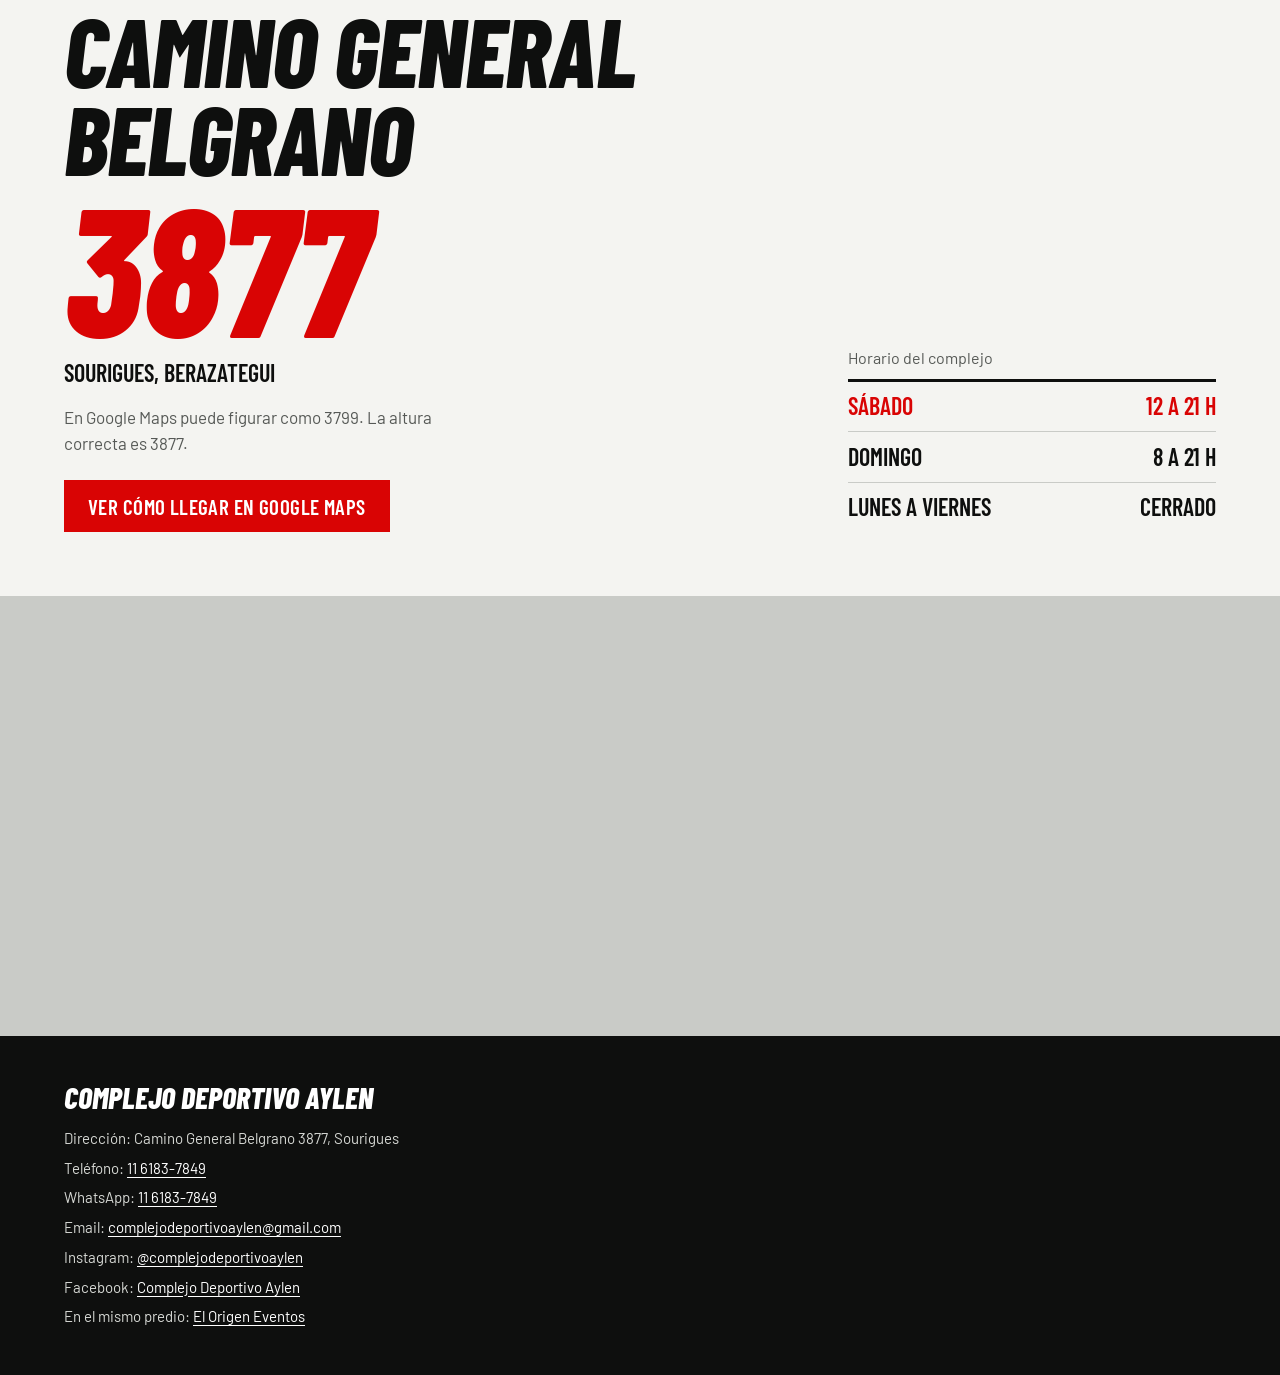
==== commit 6e00cc1a: "Kit-demo final pass: 1:1 photos, replace Aylen predio photo, WA fab" ====
--- a/complejo-aylen-kit-demo/index.html
+++ b/complejo-aylen-kit-demo/index.html
@@ -47,7 +47,7 @@
     <a class="tel" href="tel:+541161837849">o llamá al 11 6183-7849</a>
   </div>
   <figure class="hero-foto">
-    <img src="img/foto-hero.webp" width="1200" height="900" fetchpriority="high" alt="Dos jugadores disputan la pelota en una cancha de césped del Complejo Aylen durante un torneo.">
+    <img src="img/foto-hero.webp" width="1000" height="1000" fetchpriority="high" alt="Dos jugadores disputan la pelota en una cancha de césped del Complejo Aylen durante un torneo.">
   </figure>
   <p class="hero-dato"><span data-estado>Sáb 12 a 21 · Dom 8 a 21</span><span>Cno. Gral. Belgrano 3877</span></p>
 </section>
@@ -57,7 +57,7 @@
     <h2 id="t-predio">Qué hay en el predio</h2>
     <div class="seis" aria-hidden="true" data-entrada><i></i><i></i><i></i><i></i><i></i><i></i></div>
     <figure class="predio-foto">
-      <img src="img/foto-jugador.webp" width="1200" height="900" loading="lazy" alt="Jugador de camiseta negra con el número 27 a punto de pegarle a la pelota, con arboleda de fondo.">
+      <img src="img/foto-jugador.webp" width="1000" height="1000" loading="lazy" alt="Vista de las canchas de césped del Complejo Aylen.">
     </figure>
   </div>
   <ul class="lista">
@@ -65,7 +65,7 @@
     <li><h3>Vestuarios y baños</h3><p>“6 canchas muy buenas con confitería, vestuario y baños”, dice una reseña en Google de julio de 2025.</p></li>
     <li><h3>Buffet</h3></li>
     <li class="salud"><h3>La salud primero</h3><p>El complejo cuenta con servicio médico. La ambulancia se estaciona al costado de la cancha.</p>
-      <figure class="foto-34"><img src="img/foto-ambulancia.webp" width="930" height="698" loading="lazy" alt="Ambulancia estacionada al costado de una cancha del complejo."></figure></li>
+      <figure class="foto-34"><img src="img/foto-ambulancia.webp" width="1000" height="1000" loading="lazy" alt="Ambulancia estacionada al costado de una cancha del complejo."></figure></li>
     <li><h3>Fotos y filmaciones</h3><p>Las “fotitos del domingo” salen en <a href="https://www.facebook.com/complejodeportivoaylen/" target="_blank" rel="noopener noreferrer">Facebook</a> e <a href="https://www.instagram.com/complejodeportivoaylen/" target="_blank" rel="noopener noreferrer">Instagram</a>.</p></li>
     <li class="sin-dato"><h3>¿Alquiler y valores?</h3><p>No están publicados. <a href="https://wa.me/5491161837849?text=%C2%A1Hola%21%20Quer%C3%ADa%20consultar%20si%20se%20puede%20alquilar%20una%20cancha%20y%20cu%C3%A1nto%20sale." target="_blank" rel="noopener noreferrer">Preguntá por WhatsApp<span class="sr"> (abre en otra pestaña)</span></a> si se puede y cuánto sale.</p></li>
   </ul>
@@ -76,7 +76,7 @@
   <p class="torneo-rotulo">Torneos por edades · Fútbol 11</p>
   <h2 id="t-torneo">No te quedes afuera</h2>
   <figure class="torneo-foto">
-    <img src="img/foto-torneo.webp" width="1200" height="900" loading="lazy" alt="Jugador del torneo de fútbol en una cancha del Complejo Aylen.">
+    <img src="img/foto-torneo.webp" width="1000" height="1000" loading="lazy" alt="Jugador del torneo de fútbol en una cancha del Complejo Aylen.">
   </figure>
   <div class="torneo-info">
     <p>Las jornadas se juegan los sábados por la tarde y los domingos por la mañana. Consultá por WhatsApp los torneos disponibles, las edades y los valores de inscripción.</p>
@@ -116,7 +116,7 @@
   </div>
 </footer>
 
-<a class="wa-fijo" data-wa-fijo href="https://wa.me/5491161837849?text=%C2%A1Hola%21%20Quer%C3%ADa%20consultar%20por%20las%20canchas%20del%20Complejo%20Aylen." target="_blank" rel="noopener noreferrer">WhatsApp<span class="sr"> (abre en otra pestaña)</span></a>
+<a class="fab" href="https://wa.me/5491161837849?text=%C2%A1Hola%21%20Quer%C3%ADa%20consultar%20por%20las%20canchas%20del%20Complejo%20Aylen." target="_blank" rel="noopener noreferrer" aria-label="Escribinos por WhatsApp"><svg aria-hidden="true" viewBox="0 0 24 24" width="28" height="28"><path fill="currentColor" d="M12.04 2C6.58 2 2.13 6.45 2.13 11.91c0 1.75.46 3.45 1.32 4.95L2.05 22l5.25-1.38a9.9 9.9 0 0 0 4.74 1.21c5.46 0 9.91-4.45 9.91-9.91S17.5 2 12.04 2Zm0 18.15c-1.48 0-2.93-.4-4.2-1.15l-.3-.18-3.12.82.83-3.04-.2-.31a8.2 8.2 0 0 1-1.26-4.38c0-4.54 3.7-8.24 8.25-8.24 4.54 0 8.24 3.7 8.24 8.24 0 4.55-3.7 8.24-8.24 8.24Zm4.52-6.16c-.25-.12-1.47-.72-1.69-.81-.23-.08-.39-.12-.56.13-.17.24-.64.8-.78.97-.14.16-.29.18-.54.06-.25-.12-1.05-.39-1.99-1.23-.74-.66-1.23-1.47-1.38-1.72-.14-.25-.02-.38.11-.5.11-.11.25-.29.37-.43.13-.15.17-.25.25-.42.08-.17.04-.31-.02-.43-.06-.13-.56-1.34-.76-1.84-.2-.48-.41-.42-.56-.43h-.48c-.17 0-.43.06-.66.31-.22.25-.86.85-.86 2.07 0 1.22.89 2.4 1.01 2.56.12.17 1.75 2.67 4.23 3.74.59.26 1.05.41 1.41.52.59.19 1.13.16 1.56.1.48-.07 1.47-.6 1.67-1.18.21-.58.21-1.07.15-1.18-.06-.1-.23-.16-.48-.28Z"/></svg></a>
 
 <script src="main.js" defer></script>
 </body>
--- a/complejo-aylen-kit-demo/styles.css
+++ b/complejo-aylen-kit-demo/styles.css
@@ -58,7 +58,7 @@
 .hero-texto p{margin-bottom:1.25rem;font-size:1.125rem;max-width:44ch}
 .tel{display:block;width:max-content;padding:.75rem 0;font-weight:600}
 .hero-foto{position:relative;margin-left:8vw;background:var(--plata)}
-.hero-foto img{width:100%;aspect-ratio:4/3;object-fit:cover;object-position:50% 45%}
+.hero-foto img{width:100%;aspect-ratio:1/1;object-fit:cover;object-position:50% 45%}
 .hero-dato{position:relative;display:flex;flex-wrap:wrap;justify-content:space-between;gap:.1rem 1.25rem;width:calc(100% - 8vw);margin-top:-1.5rem;padding:.65rem .9rem .65rem var(--borde);background:var(--negro);color:#fff;font:600 1.1875rem/1.2 var(--display);text-transform:uppercase;letter-spacing:.02em}
 .hero-dato b{font-weight:600;color:var(--rojo-luz)}
 
@@ -67,7 +67,7 @@
 .seis{display:grid;grid-template-columns:repeat(6,minmax(0,1fr));gap:.4rem;max-width:21rem;margin-top:1.25rem}
 .seis i{display:block;aspect-ratio:2/3;border:2px solid var(--rojo);background:linear-gradient(var(--rojo),var(--rojo)) center/100% 2px no-repeat}
 .predio-foto{width:68%;margin-top:2rem;margin-left:auto;margin-right:calc(var(--borde)*-1)}
-.predio-foto img{width:100%}
+.predio-foto img{width:100%;aspect-ratio:1/1;object-fit:cover;object-position:50% 42%}
 .lista{border-top:3px solid var(--negro)}
 .lista li{padding:1.1rem 0 1.2rem;border-bottom:1px solid var(--plata)}
 .lista h3{font:800 italic clamp(1.75rem,6.4vw,2.75rem)/1 var(--display);text-transform:uppercase}
@@ -75,7 +75,7 @@
 .lista a{color:var(--negro);font-weight:600}
 .salud{display:grid;gap:.85rem}
 .salud .foto-34{margin:0;max-width:18rem}
-.salud .foto-34 img,.foto-34 img{width:100%;aspect-ratio:4/3;object-fit:cover;object-position:50% 50%}
+.salud .foto-34 img,.foto-34 img{width:100%;aspect-ratio:1/1;object-fit:cover;object-position:50% 50%}
 .sin-dato h3{color:var(--rojo)}
 
 /* Torneo: la placa del complejo convertida en tablero real */
@@ -86,7 +86,7 @@
 .torneo-rotulo{font:600 1.25rem/1.2 var(--display);text-transform:uppercase;letter-spacing:.02em;color:var(--rojo-luz);margin-bottom:.6rem}
 .torneo h2{font-size:clamp(4rem,19vw,10rem);line-height:.86}
 .torneo .torneo-foto{padding:0;margin:2rem 12vw 0 0}
-.torneo-foto img{width:100%;aspect-ratio:4/3;object-fit:cover;object-position:50% 45%}
+.torneo-foto img{width:100%;aspect-ratio:1/1;object-fit:cover;object-position:50% 45%}
 .torneo-info{margin-top:1.75rem}
 .torneo-info>p:first-child{font-size:1.125rem;max-width:42ch;margin-bottom:1.25rem}
 .nota{margin-top:1.25rem;max-width:46ch;font-size:.9375rem;color:#c4c6c2}
@@ -113,21 +113,19 @@
 .horas tr.hoy th,.horas tr.hoy td{color:var(--rojo)}
 .mapa{width:calc(100% + var(--borde)*2);max-width:none;height:320px;margin-inline:calc(var(--borde)*-1);border:0;background:var(--plata)}
 
-.pie{display:grid;grid-template-columns:minmax(0,1fr);gap:1.75rem;padding:2.5rem var(--borde) 6rem;background:var(--negro);color:#d6d8d4;font-size:.9375rem}
+.pie{display:grid;grid-template-columns:minmax(0,1fr);gap:1.75rem;padding:2.5rem var(--borde) 3.5rem;background:var(--negro);color:#d6d8d4;font-size:.9375rem}
 .pie p+p{margin-top:.5rem}
 .pie a{color:#fff}
 .pie-nombre{font:800 italic 1.875rem/1 var(--display);text-transform:uppercase;color:#fff;margin-bottom:.5rem}
 .pie-demo{max-width:60ch;padding-top:1.25rem;border-top:1px solid #3a3c3a;font-size:.875rem}
 .pie-demo strong{color:#fff}
 
-/* Barra de WhatsApp en celular; el body reserva su altura para no tapar el pie */
-.wa-fijo{position:fixed;inset:auto 0 0;z-index:15;display:flex;align-items:center;justify-content:center;min-height:3.25rem;padding:.5rem 1rem calc(.5rem + env(safe-area-inset-bottom));background:var(--rojo);color:#fff;font:600 1.25rem/1.1 var(--display);text-transform:uppercase;letter-spacing:.02em;text-decoration:none}
-.wa-fijo:focus-visible{outline-color:#fff;outline-offset:-5px}
-/* Mientras se ve el CTA del hero no hace falta repetirlo */
-.wa-fijo.oculta{visibility:hidden;opacity:0;transform:translateY(100%)}
+/* Botón flotante de WhatsApp (siempre visible, mobile y desktop) */
+.fab{position:fixed;z-index:40;right:calc(12px + env(safe-area-inset-right,0px));bottom:calc(12px + env(safe-area-inset-bottom,0px));width:54px;height:54px;border-radius:50%;display:grid;place-items:center;background:#25D366;color:#fff;box-shadow:0 4px 14px rgba(0,0,0,.28);text-decoration:none}
+.fab:focus-visible{outline:3px solid #fff;outline-offset:3px}
+.fab svg{display:block}
 
 @media(min-width:960px){
-  .wa-fijo{display:none}
   .top{flex-wrap:nowrap}
   .top nav{gap:2rem;margin-left:0}
 
@@ -136,7 +134,7 @@
   .tel{display:inline-block;margin-left:1rem}
   .hero-texto{grid-column:1/7;grid-row:2;padding-top:2rem;padding-right:1rem;align-self:start}
   .hero-foto{grid-column:8/-1;grid-row:1/4;margin:0}
-  .hero-foto img{height:100%;aspect-ratio:4/3;object-fit:cover;object-position:50% 40%}
+  .hero-foto img{height:100%;aspect-ratio:1/1;object-fit:cover;object-position:50% 40%}
   .hero-dato{grid-column:1/8;grid-row:3;width:auto;margin:0;padding-block:.85rem;font-size:1.375rem}
 
   .predio{grid-template-columns:repeat(12,minmax(0,1fr));column-gap:1.5rem;align-items:start}
@@ -150,7 +148,7 @@
   .torneo-rotulo{grid-column:1/-1;padding-left:var(--borde)}
   .torneo h2{grid-column:1/-1;padding-left:var(--borde);font-size:clamp(6rem,11.4vw,14rem);white-space:nowrap}
   .torneo .torneo-foto{grid-column:1/7;grid-row:3/5;align-self:stretch;margin:2.5rem 0 0}
-  .torneo-foto img{height:auto;aspect-ratio:4/3;object-fit:cover;object-position:50% 45%}
+  .torneo-foto img{height:auto;aspect-ratio:1/1;object-fit:cover;object-position:50% 45%}
   .torneo-info{grid-column:8/-1;grid-row:3;margin-top:2.5rem;padding-right:var(--borde)}
   .tablero{grid-column:8/-1;grid-row:4;margin-top:2.5rem;padding-right:var(--borde)}
 
@@ -180,7 +178,6 @@
 
   .cta{transition:background-color .15s ease-out,transform .15s ease-out}
   .cta:active{transform:scale(.98)}
-  .wa-fijo{transition:transform .25s var(--curva),opacity .25s ease-out,visibility .25s}
 
   /* Una sola entrada al hacer scroll por bloque: las canchas y el tablero */
   .js [data-entrada] i,.js [data-entrada] tbody tr{opacity:0;transform:translateY(.75rem);transition:opacity .45s ease-out,transform .45s var(--curva)}
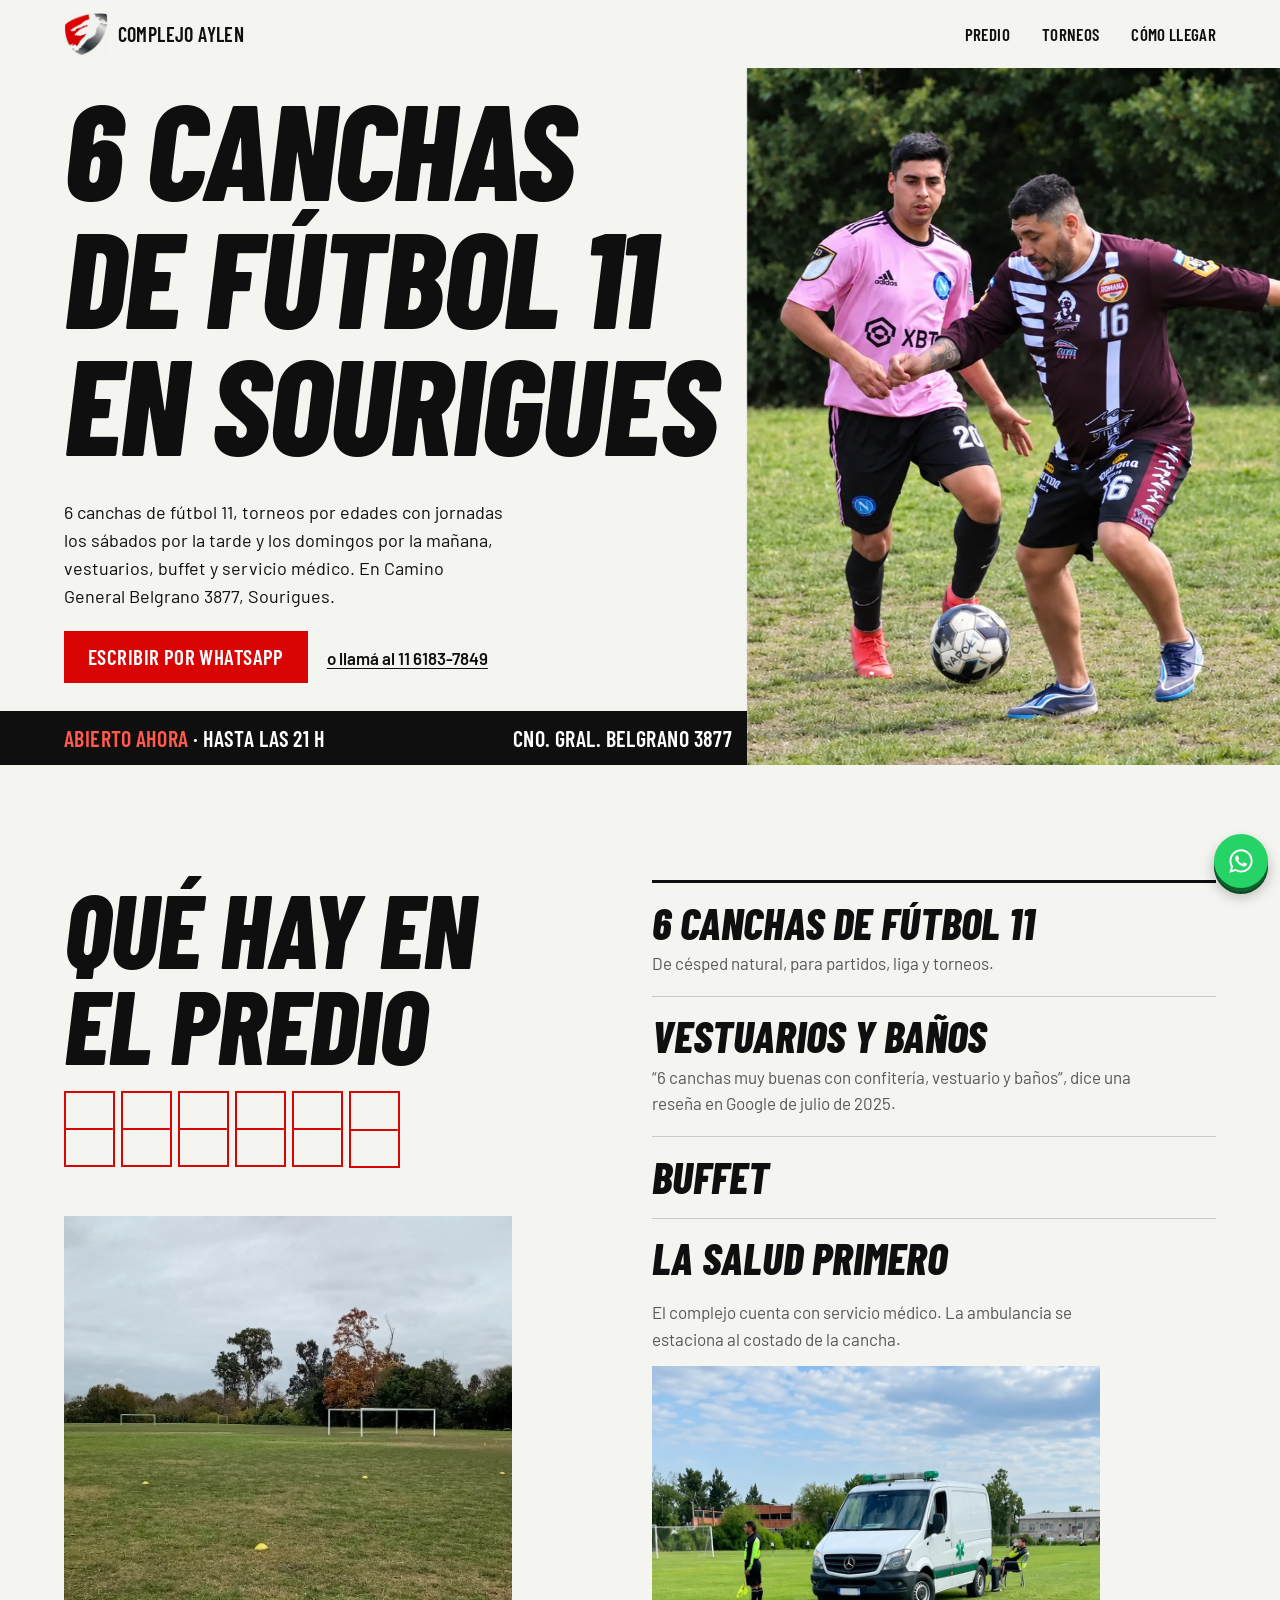
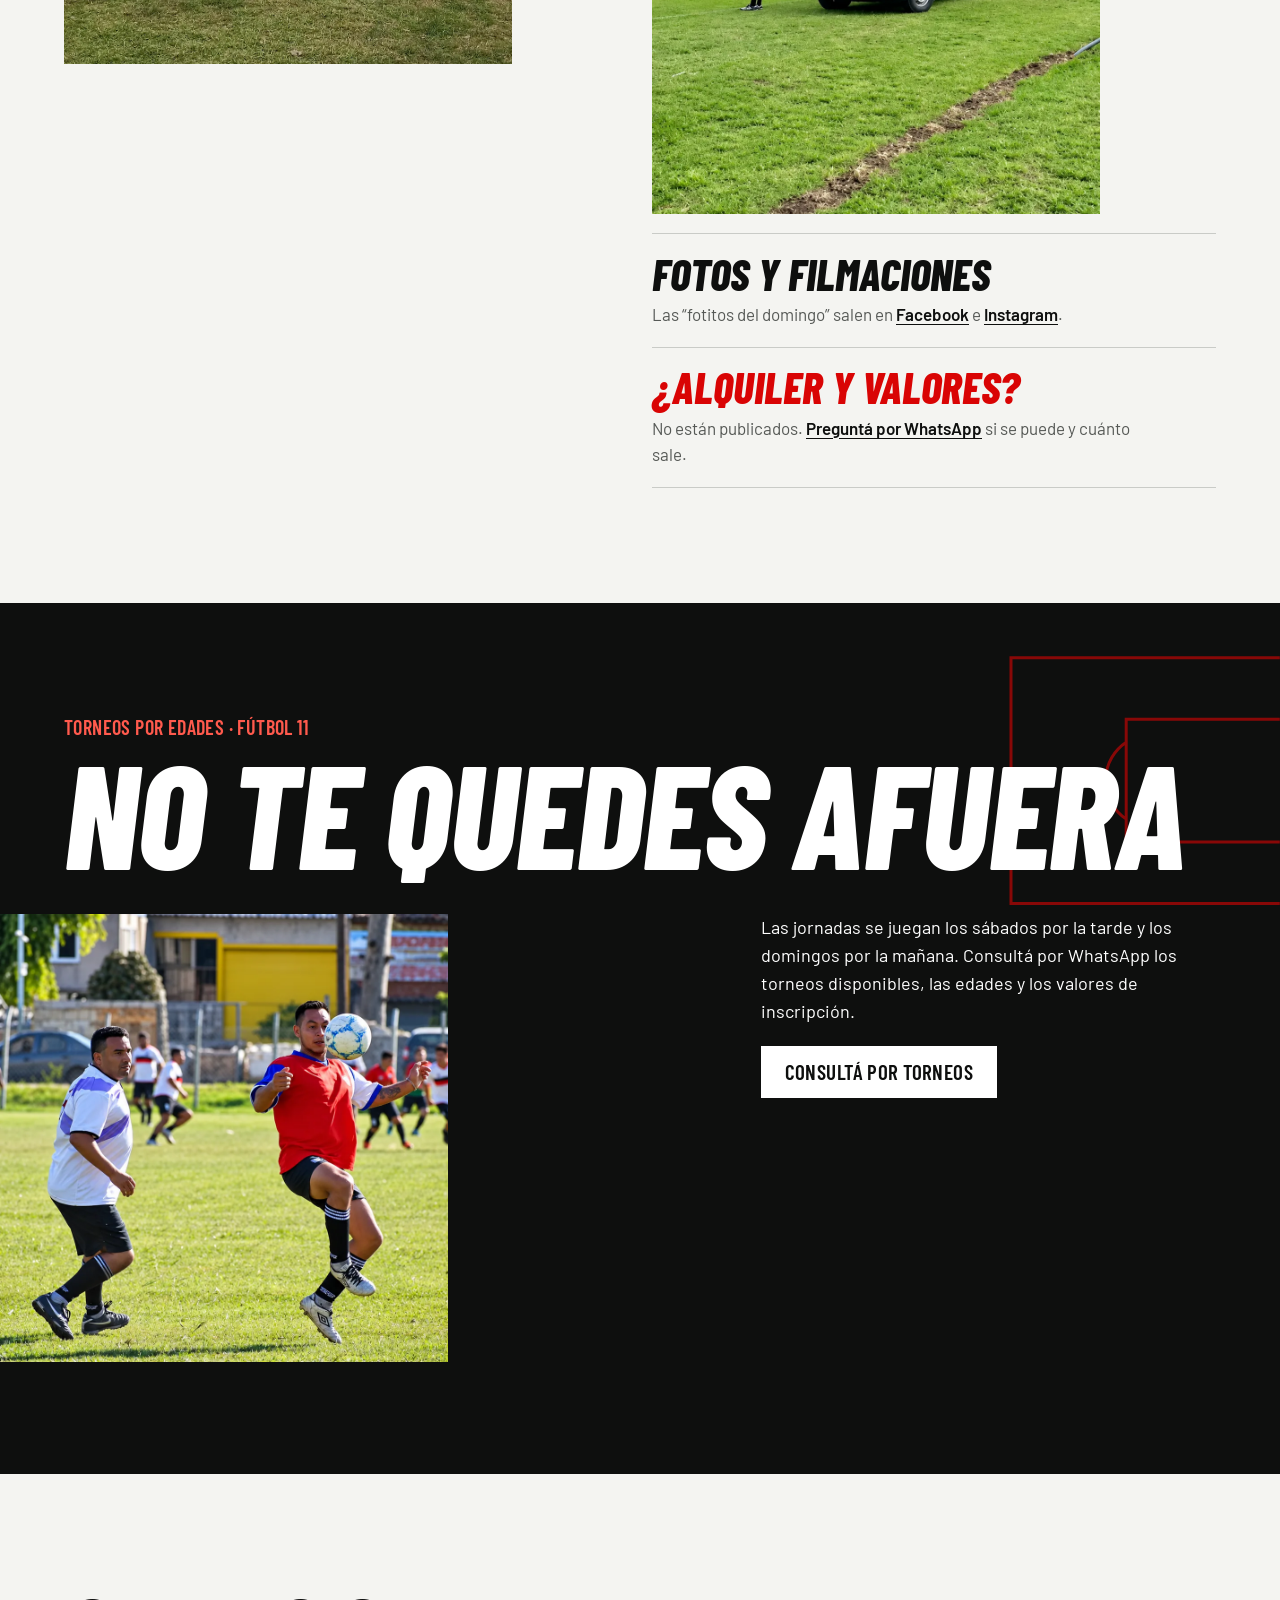
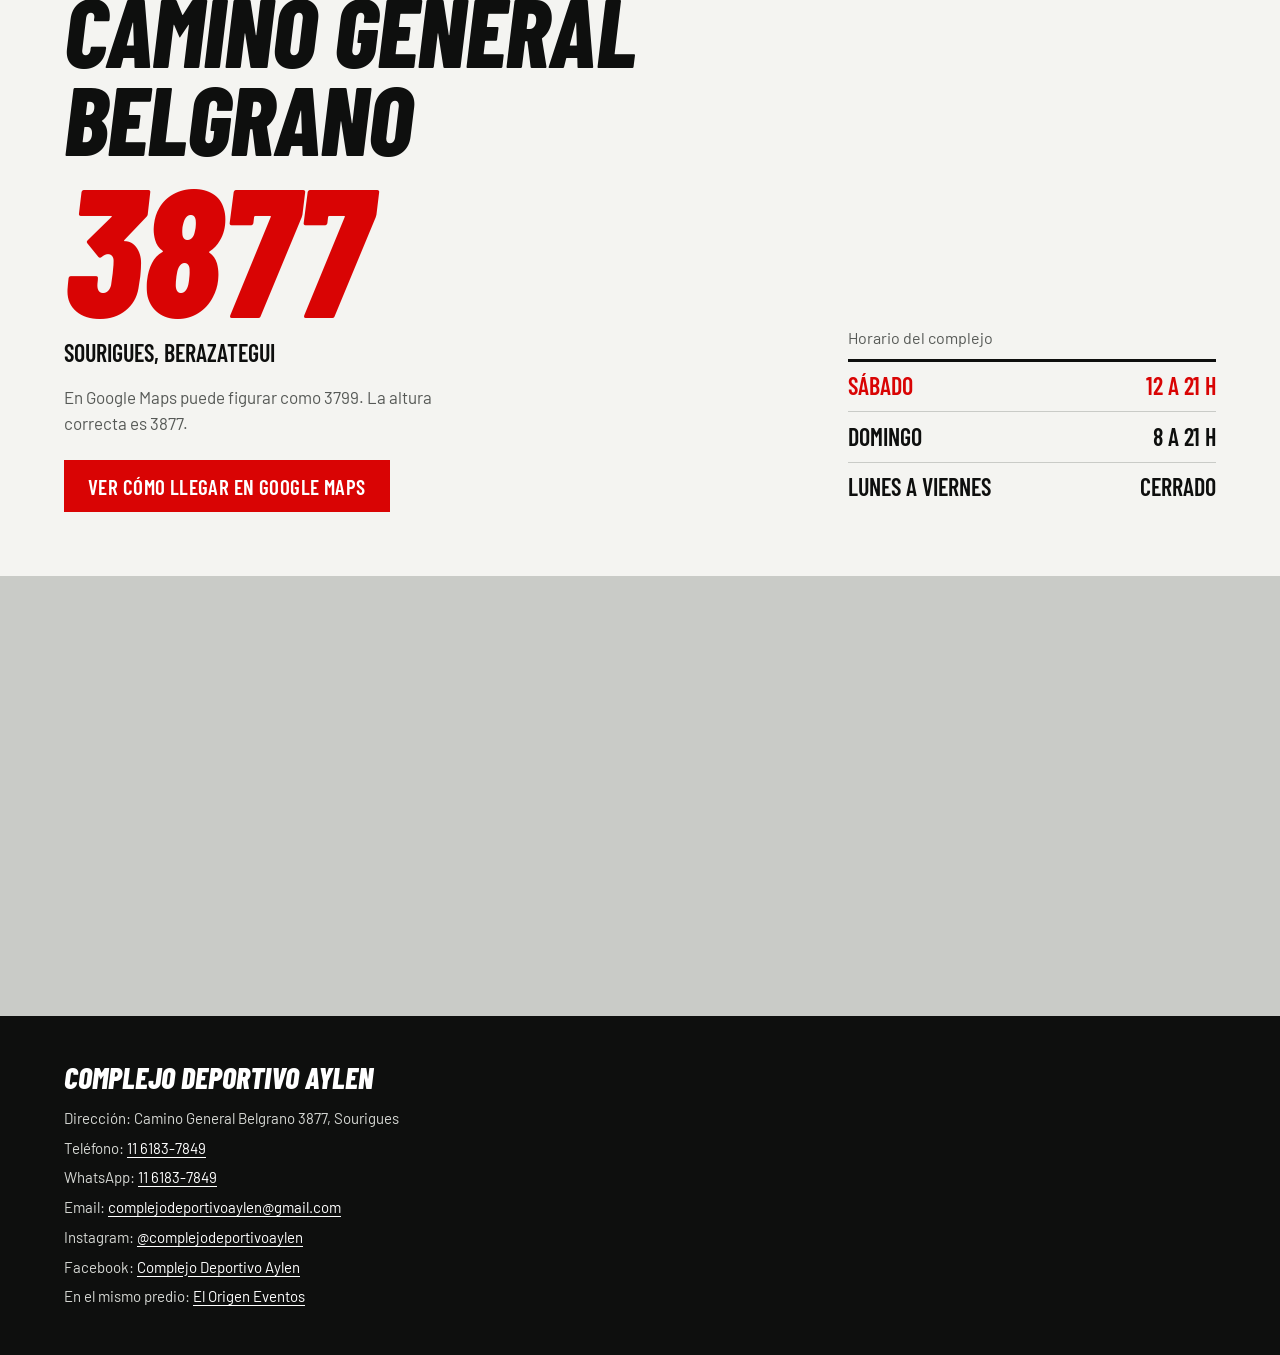
==== commit e4d0b1cf: "Kit-demo fix: panorama predio, trim borders, sticky WA fab, drop dead left bg" ====
--- a/complejo-aylen-kit-demo/index.html
+++ b/complejo-aylen-kit-demo/index.html
@@ -18,7 +18,7 @@
 <link rel="icon" href="img/escudo-aylen-180.png" type="image/png">
 <link rel="apple-touch-icon" href="img/escudo-aylen-180.png">
 <link rel="preload" href="fonts/barlow-condensed-800i.woff2" as="font" type="font/woff2" crossorigin>
-<link rel="preload" as="image" href="img/foto-hero.webp">
+<link rel="preload" as="image" href="img/foto-hero.webp?v=20261106">
 <link rel="stylesheet" href="styles.css">
 <script>document.documentElement.classList.add('js')</script>
 <script type="application/ld+json">{"@context":"https://schema.org","@type":"SportsActivityLocation","name":"Complejo Deportivo Aylen","alternateName":"Complejo Liga de Fútbol Aylen","description":"6 canchas de fútbol 11, torneos por edades, vestuarios, buffet y servicio médico.","address":{"@type":"PostalAddress","streetAddress":"Camino General Belgrano 3877","addressLocality":"Sourigues, Berazategui","addressRegion":"Buenos Aires","addressCountry":"AR"},"telephone":"+54 11 6183-7849","email":"complejodeportivoaylen@gmail.com","sameAs":["https://www.facebook.com/complejodeportivoaylen/","https://www.instagram.com/complejodeportivoaylen/"],"openingHoursSpecification":[{"@type":"OpeningHoursSpecification","dayOfWeek":"https://schema.org/Saturday","opens":"12:00","closes":"21:00"},{"@type":"OpeningHoursSpecification","dayOfWeek":"https://schema.org/Sunday","opens":"08:00","closes":"21:00"}]}</script>
@@ -47,7 +47,7 @@
     <a class="tel" href="tel:+541161837849">o llamá al 11 6183-7849</a>
   </div>
   <figure class="hero-foto">
-    <img src="img/foto-hero.webp" width="1000" height="1000" fetchpriority="high" alt="Dos jugadores disputan la pelota en una cancha de césped del Complejo Aylen durante un torneo.">
+    <img src="img/foto-hero.webp?v=20261106" width="1000" height="1000" fetchpriority="high" alt="Dos jugadores disputan la pelota en una cancha de césped del Complejo Aylen durante un torneo.">
   </figure>
   <p class="hero-dato"><span data-estado>Sáb 12 a 21 · Dom 8 a 21</span><span>Cno. Gral. Belgrano 3877</span></p>
 </section>
@@ -57,7 +57,7 @@
     <h2 id="t-predio">Qué hay en el predio</h2>
     <div class="seis" aria-hidden="true" data-entrada><i></i><i></i><i></i><i></i><i></i><i></i></div>
     <figure class="predio-foto">
-      <img src="img/foto-jugador.webp" width="1000" height="1000" loading="lazy" alt="Vista de las canchas de césped del Complejo Aylen.">
+      <img src="img/foto-predio.webp?v=20261106" width="1000" height="1000" loading="lazy" alt="Vista panorámica de las canchas de césped del Complejo Aylen desde el predio.">
     </figure>
   </div>
   <ul class="lista">
@@ -65,7 +65,7 @@
     <li><h3>Vestuarios y baños</h3><p>“6 canchas muy buenas con confitería, vestuario y baños”, dice una reseña en Google de julio de 2025.</p></li>
     <li><h3>Buffet</h3></li>
     <li class="salud"><h3>La salud primero</h3><p>El complejo cuenta con servicio médico. La ambulancia se estaciona al costado de la cancha.</p>
-      <figure class="foto-34"><img src="img/foto-ambulancia.webp" width="1000" height="1000" loading="lazy" alt="Ambulancia estacionada al costado de una cancha del complejo."></figure></li>
+      <figure class="foto-34"><img src="img/foto-ambulancia.webp?v=20261106" width="1000" height="1000" loading="lazy" alt="Ambulancia estacionada al costado de una cancha del complejo."></figure></li>
     <li><h3>Fotos y filmaciones</h3><p>Las “fotitos del domingo” salen en <a href="https://www.facebook.com/complejodeportivoaylen/" target="_blank" rel="noopener noreferrer">Facebook</a> e <a href="https://www.instagram.com/complejodeportivoaylen/" target="_blank" rel="noopener noreferrer">Instagram</a>.</p></li>
     <li class="sin-dato"><h3>¿Alquiler y valores?</h3><p>No están publicados. <a href="https://wa.me/5491161837849?text=%C2%A1Hola%21%20Quer%C3%ADa%20consultar%20si%20se%20puede%20alquilar%20una%20cancha%20y%20cu%C3%A1nto%20sale." target="_blank" rel="noopener noreferrer">Preguntá por WhatsApp<span class="sr"> (abre en otra pestaña)</span></a> si se puede y cuánto sale.</p></li>
   </ul>
@@ -76,7 +76,7 @@
   <p class="torneo-rotulo">Torneos por edades · Fútbol 11</p>
   <h2 id="t-torneo">No te quedes afuera</h2>
   <figure class="torneo-foto">
-    <img src="img/foto-torneo.webp" width="1000" height="1000" loading="lazy" alt="Jugador del torneo de fútbol en una cancha del Complejo Aylen.">
+    <img src="img/foto-torneo.webp?v=20261106" width="1000" height="1000" loading="lazy" alt="Jugador del torneo de fútbol en una cancha del Complejo Aylen.">
   </figure>
   <div class="torneo-info">
     <p>Las jornadas se juegan los sábados por la tarde y los domingos por la mañana. Consultá por WhatsApp los torneos disponibles, las edades y los valores de inscripción.</p>
--- a/complejo-aylen-kit-demo/styles.css
+++ b/complejo-aylen-kit-demo/styles.css
@@ -57,16 +57,16 @@
 .hero-texto{position:relative;padding:1.25rem var(--borde) 1.75rem;max-width:36rem}
 .hero-texto p{margin-bottom:1.25rem;font-size:1.125rem;max-width:44ch}
 .tel{display:block;width:max-content;padding:.75rem 0;font-weight:600}
-.hero-foto{position:relative;margin-left:8vw;background:var(--plata)}
+.hero-foto{position:relative;margin:0;background:transparent;max-width:min(100%,28rem);margin-inline:auto}
 .hero-foto img{width:100%;aspect-ratio:1/1;object-fit:cover;object-position:50% 45%}
-.hero-dato{position:relative;display:flex;flex-wrap:wrap;justify-content:space-between;gap:.1rem 1.25rem;width:calc(100% - 8vw);margin-top:-1.5rem;padding:.65rem .9rem .65rem var(--borde);background:var(--negro);color:#fff;font:600 1.1875rem/1.2 var(--display);text-transform:uppercase;letter-spacing:.02em}
+.hero-dato{position:relative;display:flex;flex-wrap:wrap;justify-content:space-between;gap:.1rem 1.25rem;width:100%;margin-top:-1.5rem;padding:.65rem .9rem .65rem var(--borde);background:var(--negro);color:#fff;font:600 1.1875rem/1.2 var(--display);text-transform:uppercase;letter-spacing:.02em}
 .hero-dato b{font-weight:600;color:var(--rojo-luz)}
 
 /* Predio: lista tipográfica, no cards */
 .predio{display:grid;grid-template-columns:minmax(0,1fr);gap:2rem;padding:clamp(3.5rem,9vw,7.5rem) var(--borde)}
 .seis{display:grid;grid-template-columns:repeat(6,minmax(0,1fr));gap:.4rem;max-width:21rem;margin-top:1.25rem}
 .seis i{display:block;aspect-ratio:2/3;border:2px solid var(--rojo);background:linear-gradient(var(--rojo),var(--rojo)) center/100% 2px no-repeat}
-.predio-foto{width:68%;margin-top:2rem;margin-left:auto;margin-right:calc(var(--borde)*-1)}
+.predio-foto{width:100%;max-width:min(100%,28rem);margin-top:2rem;margin-inline:0}
 .predio-foto img{width:100%;aspect-ratio:1/1;object-fit:cover;object-position:50% 42%}
 .lista{border-top:3px solid var(--negro)}
 .lista li{padding:1.1rem 0 1.2rem;border-bottom:1px solid var(--plata)}
@@ -74,7 +74,7 @@
 .lista p{margin-top:.35rem;color:var(--gris);max-width:48ch}
 .lista a{color:var(--negro);font-weight:600}
 .salud{display:grid;gap:.85rem}
-.salud .foto-34{margin:0;max-width:18rem}
+.salud .foto-34{margin:0;width:100%;max-width:min(100%,28rem)}
 .salud .foto-34 img,.foto-34 img{width:100%;aspect-ratio:1/1;object-fit:cover;object-position:50% 50%}
 .sin-dato h3{color:var(--rojo)}
 
@@ -85,7 +85,7 @@
 .torneo .torneo-cal{position:absolute;top:5.5rem;right:0;width:54vw;height:36vw;padding:0;color:var(--rojo);opacity:.6;pointer-events:none}
 .torneo-rotulo{font:600 1.25rem/1.2 var(--display);text-transform:uppercase;letter-spacing:.02em;color:var(--rojo-luz);margin-bottom:.6rem}
 .torneo h2{font-size:clamp(4rem,19vw,10rem);line-height:.86}
-.torneo .torneo-foto{padding:0;margin:2rem 12vw 0 0}
+.torneo .torneo-foto{padding:0;margin:2rem 0 0;width:100%;max-width:min(100%,28rem)}
 .torneo-foto img{width:100%;aspect-ratio:1/1;object-fit:cover;object-position:50% 45%}
 .torneo-info{margin-top:1.75rem}
 .torneo-info>p:first-child{font-size:1.125rem;max-width:42ch;margin-bottom:1.25rem}
@@ -121,9 +121,9 @@
 .pie-demo strong{color:#fff}
 
 /* Botón flotante de WhatsApp (siempre visible, mobile y desktop) */
-.fab{position:fixed;z-index:40;right:calc(12px + env(safe-area-inset-right,0px));bottom:calc(12px + env(safe-area-inset-bottom,0px));width:54px;height:54px;border-radius:50%;display:grid;place-items:center;background:#25D366;color:#fff;box-shadow:0 4px 14px rgba(0,0,0,.28);text-decoration:none}
+.fab{position:fixed;z-index:60;right:calc(.75rem + env(safe-area-inset-right,0px));bottom:calc(.75rem + env(safe-area-inset-bottom,0px));width:3.375rem;height:3.375rem;border-radius:50%;display:grid;place-items:center;background:#25D366;color:#fff;box-shadow:0 .25rem 0 #0E5F2D,0 .375rem 0 #0A4521,0 .5rem .875rem rgba(0,0,0,.28);text-decoration:none;pointer-events:auto}
 .fab:focus-visible{outline:3px solid #fff;outline-offset:3px}
-.fab svg{display:block}
+.fab svg{display:block;width:1.75rem;height:1.75rem}
 
 @media(min-width:960px){
   .top{flex-wrap:nowrap}
@@ -133,14 +133,14 @@
   .hero h1{grid-column:1/8;grid-row:1;padding-top:1rem;padding-right:0;font-size:clamp(5.5rem,10.5vw,13rem)}
   .tel{display:inline-block;margin-left:1rem}
   .hero-texto{grid-column:1/7;grid-row:2;padding-top:2rem;padding-right:1rem;align-self:start}
-  .hero-foto{grid-column:8/-1;grid-row:1/4;margin:0}
+  .hero-foto{grid-column:8/-1;grid-row:1/4;margin:0;max-width:none}
   .hero-foto img{height:100%;aspect-ratio:1/1;object-fit:cover;object-position:50% 40%}
   .hero-dato{grid-column:1/8;grid-row:3;width:auto;margin:0;padding-block:.85rem;font-size:1.375rem}
 
   .predio{grid-template-columns:repeat(12,minmax(0,1fr));column-gap:1.5rem;align-items:start}
   .predio-cabeza{grid-column:1/6}
   .lista{grid-column:7/-1}
-  .predio-foto{width:82%;margin-left:0;margin-right:0;margin-top:3rem}
+  .predio-foto{width:100%;max-width:min(100%,28rem);margin:3rem 0 0}
 
   .torneo{grid-template-columns:repeat(12,minmax(0,1fr));column-gap:1.5rem;align-items:start}
   .torneo>*{padding-inline:0}
